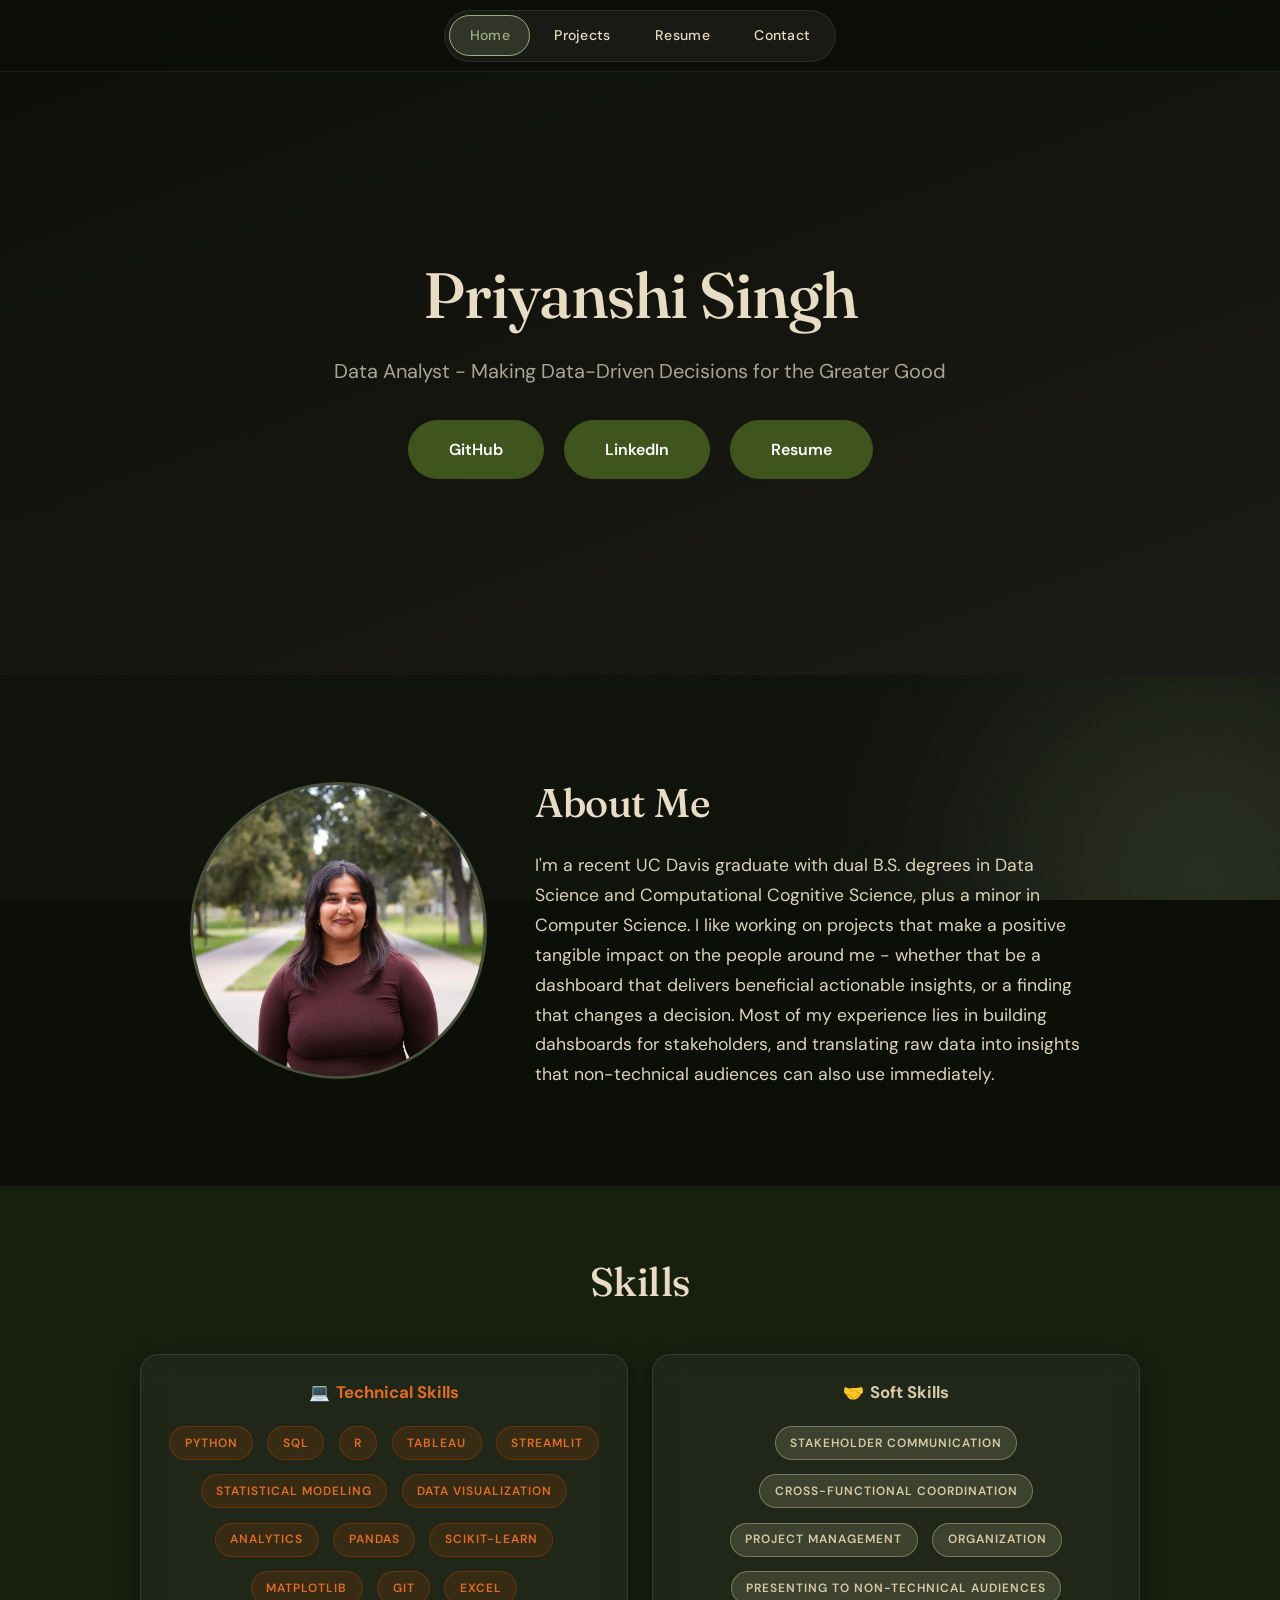
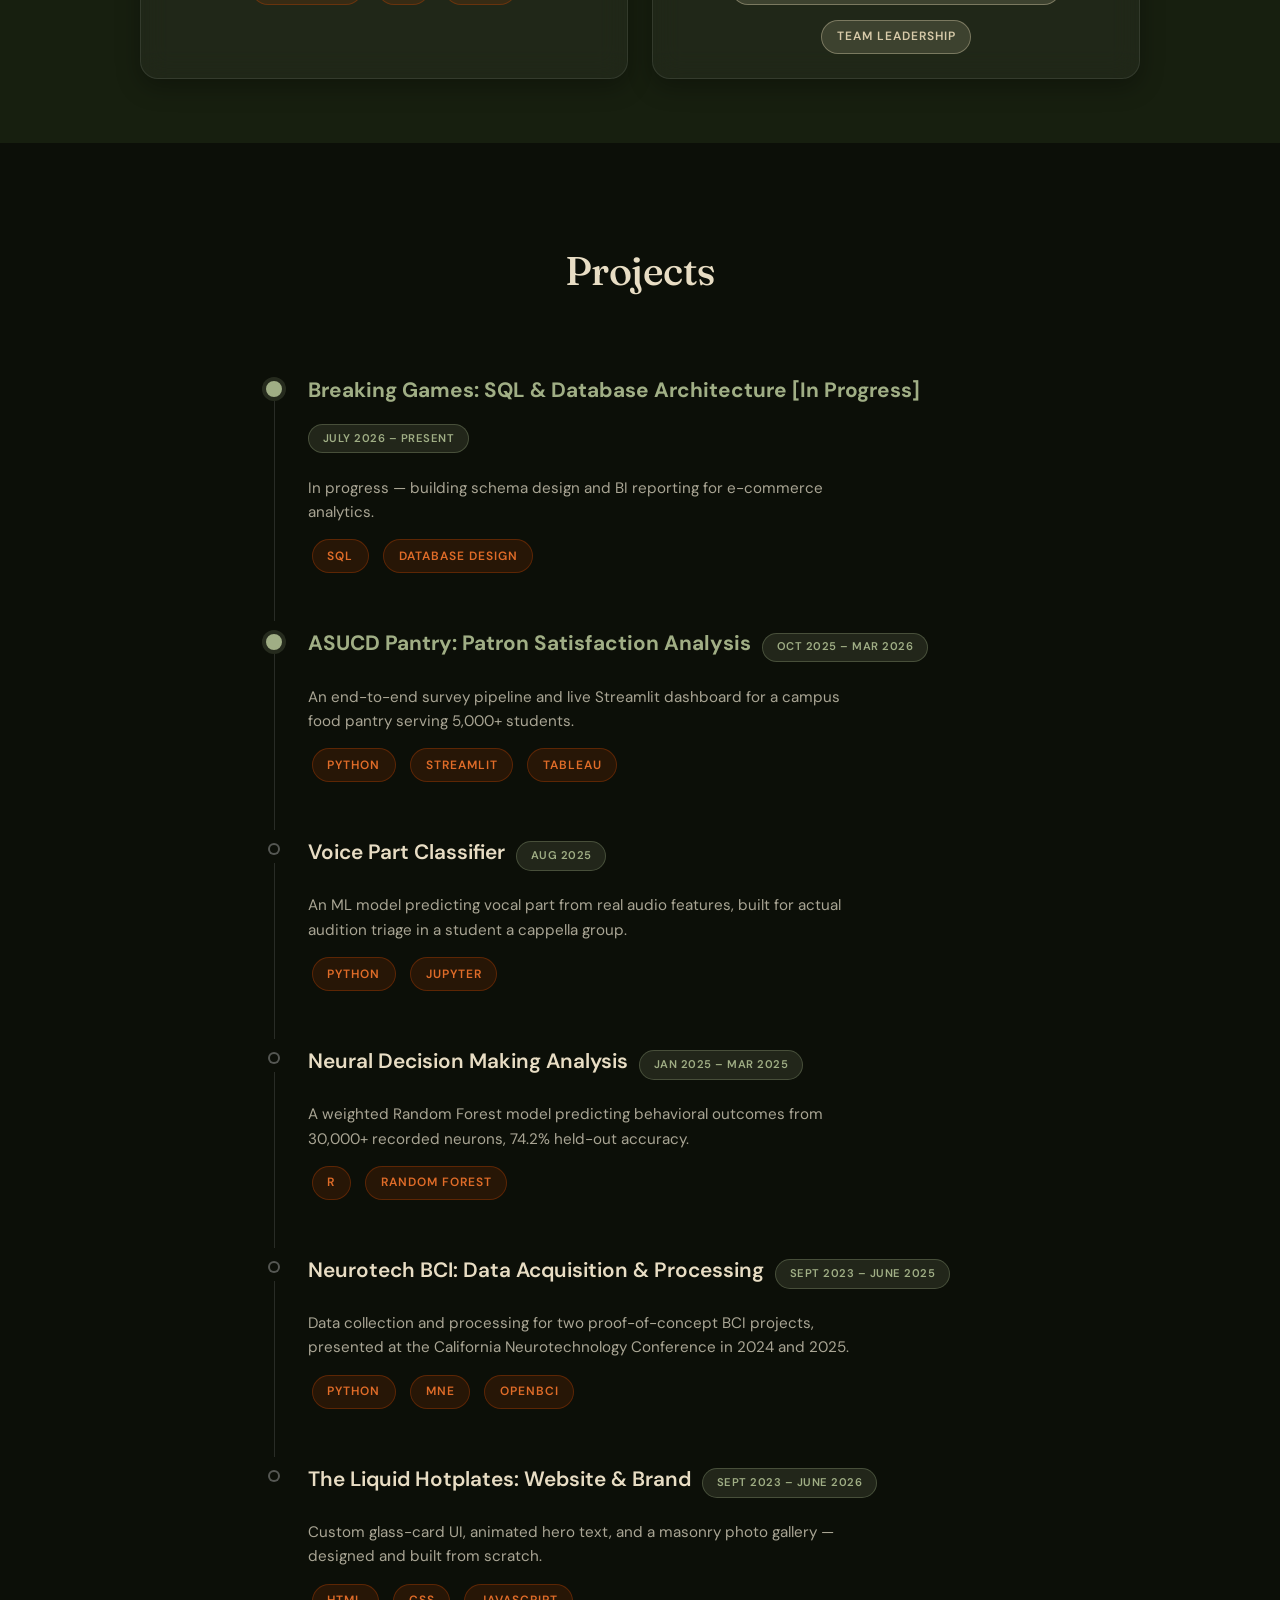
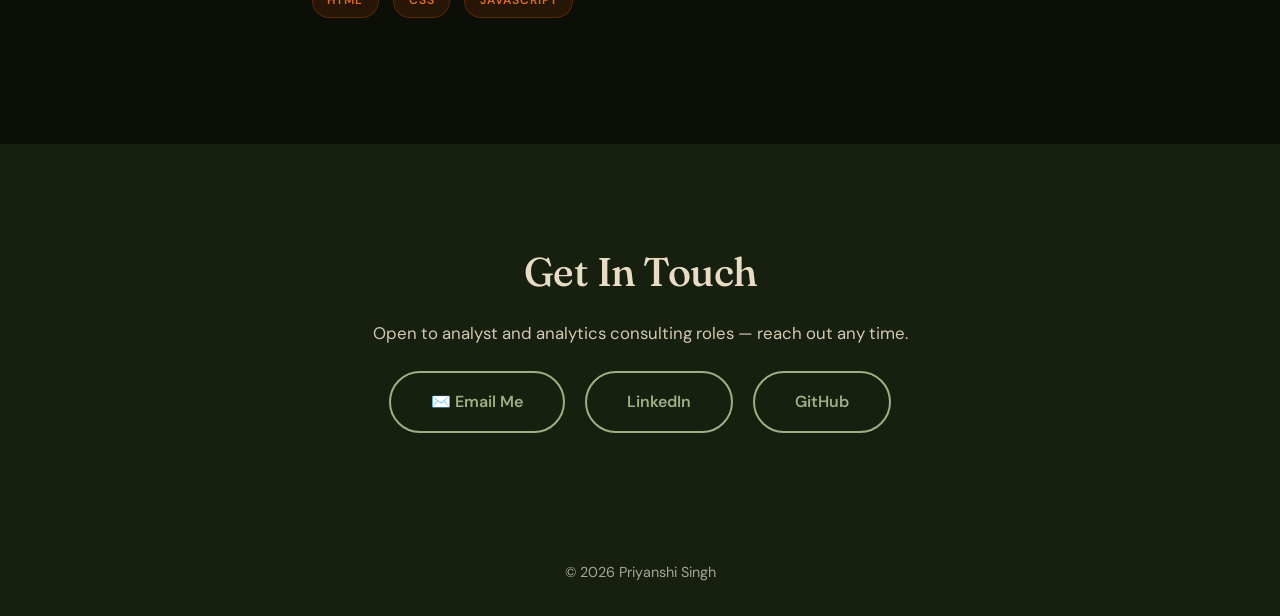
==== index.html @ 4a70beb4 "major updates" ====
<!DOCTYPE html>
<html lang="en">
<head>
  <meta charset="UTF-8">
  <meta name="viewport" content="width=device-width, initial-scale=1.0">
  <title>Priyanshi Singh - Data Analyst</title>
  <link rel="stylesheet" href="styles.css">
</head>
<body>

  <div class="page-aurora-bg small"><div class="aurora-noise"></div></div>

  <!-- Scroll fade-in animations -->
  <script>
    document.addEventListener('DOMContentLoaded', () => {
      const observer = new IntersectionObserver((entries) => {
        entries.forEach(entry => {
          if (entry.isIntersecting) entry.target.classList.add('visible');
        });
      }, { threshold: 0.1, rootMargin: '0px 0px -50px 0px' });

      document.querySelectorAll('.section, .info-flip-card, h2').forEach(el => {
        el.classList.add('fade-in');
        observer.observe(el);
      });
    });
  </script>
  <script src="js/reveal-text.js"></script>

  <!-- Navigation -->
  <nav class="navbar">
    <div class="nav-container">
      <div class="nav-pill">
        <ul class="nav-links">
          <li><a href="index.html" class="active">Home</a></li>
          <li><a href="#projects">Projects</a></li>
          <li><a href="resume.pdf" target="_blank">Resume</a></li>
          <li><a href="#contact">Contact</a></li>
        </ul>
      </div>
    </div>
  </nav>

  <!-- Hero -->
  <section class="hero">
    <div class="hero-content">
      <h1 class="reveal-text">Priyanshi Singh</h1>
      <p class="reveal-text">Data Analyst - Making Data-Driven Decisions for the Greater Good</p>
      <div class="social-links">
        <a href="https://github.com/priyanshisinghh" target="_blank" class="btn">GitHub</a>
        <a href="https://linkedin.com/in/priyanshisinghh" target="_blank" class="btn">LinkedIn</a>
        <a href="resume.pdf" target="_blank" class="btn">Resume</a>
      </div>
    </div>
  </section>

  <!-- About -->
  <section class="section">
    <div class="container">
      <div class="about-layout">
        <div class="about-photo-col">
          <img src="about-photo.jpeg" alt="Priyanshi Singh" class="about-photo">
        </div>
        <div class="about-text-col">
          <h2>About Me</h2>
          <p style="font-size: 1.1rem; line-height: 1.7; opacity: 0.95;">
            I'm a recent UC Davis graduate with dual B.S. degrees in Data Science and Computational
            Cognitive Science, plus a minor in Computer Science. 
            I like working on projects that make a positive tangible impact on the people around me - 
            whether that be a dashboard that delivers beneficial actionable insights, or a finding that changes a decision. 
            Most of my experience lies in building dahsboards for stakeholders, 
            and translating raw data into insights that non-technical audiences can also use immediately.
          </p>
        </div>
      </div>
    </div>
  </section>

  <!-- Skills -->
  <section class="section" style="background: var(--bg-soft); padding: 4rem 5%;">
    <div class="container">
      <h2 style="margin-bottom: 2.5rem;">Skills</h2>

      <div class="skills-grid">

        <div class="glass-card skill-card">
          <div class="skill-category-title" style="color: var(--accent-light);"><span class="skill-category-icon">💻</span>Technical Skills</div>
          <div class="badge-row">
            <span class="tech-badge">Python</span>
            <span class="tech-badge">SQL</span>
            <span class="tech-badge">R</span>
            <span class="tech-badge">Tableau</span>
            <span class="tech-badge">Streamlit</span>
            <span class="tech-badge">Statistical Modeling</span>
            <span class="tech-badge">Data Visualization</span>
            <span class="tech-badge">Analytics</span>
            <span class="tech-badge">pandas</span>
            <span class="tech-badge">scikit-learn</span>
            <span class="tech-badge">Matplotlib</span>
            <span class="tech-badge">Git</span>
            <span class="tech-badge">Excel</span>
          </div>
        </div>

        <div class="glass-card skill-card skill-card--cream">
          <div class="skill-category-title"><span class="skill-category-icon">🤝</span>Soft Skills</div>
          <div class="badge-row">
            <span class="skill-pill">Stakeholder Communication</span>
            <span class="skill-pill">Cross-Functional Coordination</span>
            <span class="skill-pill">Project Management</span>
            <span class="skill-pill">Organization</span>
            <span class="skill-pill">Presenting to Non-Technical Audiences</span>
            <span class="skill-pill">Team Leadership</span>
          </div>
        </div>

      </div>
    </div>
  </section>

  <!-- Projects -->
  <section class="section" id="projects">
    <div class="container">
      <h2 style="margin-bottom: 3rem;">Projects</h2>
      <div class="projects-timeline">

        <a href="projects/extern-breaking-games.html" class="timeline-item timeline-item--featured">
          <div class="timeline-marker"><div class="timeline-dot"></div></div>
          <div class="timeline-content">
            <div class="timeline-header-row">
              <!--<span class="timeline-icon">🗄️</span>-->
              <span class="timeline-event-title">Breaking Games: SQL & Database Architecture [In Progress]</span>
              <span class="project-date">July 2026 – Present</span>
            </div>
            <p class="timeline-event-blurb">In progress — building schema design and BI reporting for e-commerce analytics.</p>
            <div class="badge-row" style="justify-content: flex-start;">
              <span class="tech-badge">SQL</span>
              <span class="tech-badge">Database Design</span>
            </div>
          </div>
        </a>

        <a href="projects/asucd-pantry.html" class="timeline-item timeline-item--featured">
          <div class="timeline-marker"><div class="timeline-dot"></div></div>
          <div class="timeline-content">
            <div class="timeline-header-row">
              <!--<span class="timeline-icon">📊</span>-->
              <span class="timeline-event-title">ASUCD Pantry: Patron Satisfaction Analysis</span>
              <span class="project-date">Oct 2025 – Mar 2026</span>
            </div>
            <p class="timeline-event-blurb">An end-to-end survey pipeline and live Streamlit dashboard for a campus food pantry serving 5,000+ students.</p>
            <div class="badge-row" style="justify-content: flex-start;">
              <span class="tech-badge">Python</span>
              <span class="tech-badge">Streamlit</span>
              <span class="tech-badge">Tableau</span>
            </div>
          </div>
        </a>

        <a href="projects/voice-part-classifier.html" class="timeline-item">
          <div class="timeline-marker"><div class="timeline-dot"></div></div>
          <div class="timeline-content">
            <div class="timeline-header-row">
              <!--<span class="timeline-icon">🎤</span>-->
              <span class="timeline-event-title">Voice Part Classifier</span>
              <span class="project-date">Aug 2025</span>
            </div>
            <p class="timeline-event-blurb">An ML model predicting vocal part from real audio features, built for actual audition triage in a student a cappella group.</p>
            <div class="badge-row" style="justify-content: flex-start;">
              <span class="tech-badge">Python</span>
              <span class="tech-badge">Jupyter</span>
            </div>
          </div>
        </a>

        <a href="projects/neural-decision-making.html" class="timeline-item">
          <div class="timeline-marker"><div class="timeline-dot"></div></div>
          <div class="timeline-content">
            <div class="timeline-header-row">
              <!--<span class="timeline-icon">🧠</span>-->
              <span class="timeline-event-title">Neural Decision Making Analysis</span>
              <span class="project-date">Jan 2025 – Mar 2025</span>
            </div>
            <p class="timeline-event-blurb">A weighted Random Forest model predicting behavioral outcomes from 30,000+ recorded neurons, 74.2% held-out accuracy.</p>
            <div class="badge-row" style="justify-content: flex-start;">
              <span class="tech-badge">R</span>
              <span class="tech-badge">Random Forest</span>
            </div>
          </div>
        </a>

        <a href="projects/neurotech-bci.html" class="timeline-item">
          <div class="timeline-marker"><div class="timeline-dot"></div></div>
          <div class="timeline-content">
            <div class="timeline-header-row">
              <!--<span class="timeline-icon">🧬</span>-->
              <span class="timeline-event-title">Neurotech BCI: Data Acquisition & Processing</span>
              <span class="project-date">Sept 2023 – June 2025</span>
            </div>
            <p class="timeline-event-blurb">Data collection and processing for two proof-of-concept BCI projects, presented at the California Neurotechnology Conference in 2024 and 2025.</p>
            <div class="badge-row" style="justify-content: flex-start;">
              <span class="tech-badge">Python</span>
              <span class="tech-badge">MNE</span>
              <span class="tech-badge">OpenBCI</span>
            </div>
          </div>
        </a>

        <a href="projects/lhp-website.html" class="timeline-item">
          <div class="timeline-marker"><div class="timeline-dot"></div></div>
          <div class="timeline-content">
            <div class="timeline-header-row">
              <!--<span class="timeline-icon">🌐</span>-->
              <span class="timeline-event-title">The Liquid Hotplates: Website & Brand</span>
              <span class="project-date">Sept 2023 – June 2026</span>
            </div>
            <p class="timeline-event-blurb">Custom glass-card UI, animated hero text, and a masonry photo gallery — designed and built from scratch.</p>
            <div class="badge-row" style="justify-content: flex-start;">
              <span class="tech-badge">HTML</span>
              <span class="tech-badge">CSS</span>
              <span class="tech-badge">JavaScript</span>
            </div>
          </div>
        </a>

      </div>
    </div>
  </section>

  <!-- Contact -->
  <section class="section" id="contact" style="background: var(--bg-soft); text-align: center;">
    <div class="container" style="max-width: 700px; margin: 0 auto;">
      <h2>Get In Touch</h2>
      <p style="font-size: 1.05rem; opacity: 0.9; margin-bottom: 1.5rem;">
        Open to analyst and analytics consulting roles — reach out any time.
      </p>
      <div class="social-links">
        <a href="mailto:22singhpriyanshi@gmail.com" class="btn btn-outline">✉️ Email Me</a>
        <a href="https://linkedin.com/in/priyanshisinghh" target="_blank" class="btn btn-outline">LinkedIn</a>
        <a href="https://github.com/priyanshisinghh" target="_blank" class="btn btn-outline">GitHub</a>
      </div>
    </div>
  </section>

  <!-- Footer -->
  <footer>
    <p>&copy; 2026 Priyanshi Singh</p>
  </footer>

</body>
</html>
---- styles.css ----
/* ====================================================================
   PRIYANSHI SINGH — PORTFOLIO STYLES
   Dark theme: near-black background, dark green (#40541D) card fills that
   brighten into a lighter sage green (#A0AE85) on hover/flip. Burnt orange
   (#C24400) as the one sparing accent, for tech-stack badges. Adapted from
   the LHP glass-card design system (flip cards, pill nav, reveal-text anim).
   ==================================================================== */

/* ===== FONTS ===== */
@import url('https://api.fontshare.com/v2/css?f[]=general-sans@400,500,600,700&display=swap');
@import url('https://fonts.googleapis.com/css2?family=DM+Sans:ital,opsz,wght@0,9..40,100..1000;1,9..40,100..1000&display=swap');
@import url('https://fonts.googleapis.com/css2?family=Fraunces:ital,opsz,wght@0,9..144,300..700;1,9..144,300..700&display=swap');

/* ===== COLOR VARIABLES ===== */
:root {
  --primary: #40541D;        /* dark olive green — buttons, nav, links */
  --primary-light: #A0AE85;  /* lighter sage green — text/links/accents on dark bg, card-back hover fill */
  --primary-dark: #1F2A10;   /* deepest green — dark text sitting on light-green fills */
  --card-fill: #2B3319;      /* muted dark olive — card front fill, calmer than --primary */
  --accent: #C24400;         /* burnt red-orange — sparing use, tech badges */
  --accent-light: #E06C28;   /* lighter orange tint — badge text, legible on near-black */
  --gold: #C29B10;           /* gold/mustard — soft-skill badges only */

  --bg: #0C0F08;             /* near-black with a cool green cast — main background */
  --bg-soft: #171F0F;        /* slightly lighter dark green — alternating sections, footer */
  --text-light: #E8DDC4;     /* genuine cream — headings, body text (was near-white) */
  --text-muted: #A9A594;     /* muted warm gray — secondary text */
  --cream: #D8CBAA;          /* warm parchment/cream — Soft Skills category only */
  --white: #FFFFFF;
  --border-soft: rgba(255, 255, 255, 0.08);
}

/* ===== GLOBAL RESET ===== */
* {
  margin: 0;
  padding: 0;
  box-sizing: border-box;
}

body {
  font-family: 'DM Sans', 'General Sans', sans-serif;
  background-color: var(--bg);
  color: var(--text-light);
  line-height: 1.6;
}

a { color: inherit; }

/* ====================================================================
   NAVIGATION BAR
   ==================================================================== */

.navbar {
  position: fixed;
  top: 0;
  width: 100%;
  background: rgba(12, 15, 8, 0.85);
  backdrop-filter: blur(10px);
  z-index: 1000;
  border-bottom: 1px solid var(--border-soft);
  padding: 0.6rem 0;
}

.nav-container {
  max-width: 1200px;
  margin: 0 auto;
  padding: 0 5%;
  display: grid;
  grid-template-columns: minmax(0, 1fr) auto minmax(0, 1fr);
  align-items: center;
}

.nav-left {
  grid-column: 1;
  display: flex;
  align-items: center;
  gap: 0.8rem;
  min-width: 0;
}

.site-name {
  font-size: 1.15rem;
  font-weight: 700;
  color: var(--primary-light);
  letter-spacing: -0.5px;
  white-space: nowrap;
  overflow: hidden;
  text-overflow: ellipsis;
  min-width: 0;
  text-decoration: none;
}

.nav-pill {
  grid-column: 2;
  justify-self: center;
}

.nav-links {
  list-style: none;
  display: flex;
  gap: 0.25rem;
  align-items: center;
  background: rgba(255, 255, 255, 0.05);
  border: 1px solid var(--border-soft);
  border-radius: 50px;
  padding: 0.3rem;
}

.nav-links a {
  display: inline-block;
  color: var(--text-light);
  text-decoration: none;
  font-weight: 500;
  font-size: 0.88rem;
  letter-spacing: 0.3px;
  padding: 0.5rem 1.2rem;
  border-radius: 50px;
  border: 1px solid transparent;
  transition: background 0.25s ease, border-color 0.25s ease, color 0.25s ease;
}

.nav-links a:hover,
.nav-links a.active {
  background: rgba(160, 174, 133, 0.18);
  border-color: var(--primary-light);
  color: var(--primary-light);
}

/* ====================================================================
   TYPOGRAPHY
   ==================================================================== */

h1, h2 {
  font-family: 'Fraunces', serif;
}

h3 {
  font-family: 'DM Sans', 'General Sans', sans-serif;
}

h1 {
  font-size: 4rem;
  font-weight: 500;
  line-height: 1.1;
  letter-spacing: -1px;
  color: var(--text-light);
}

h2 {
  font-size: 2.5rem;
  font-weight: 500;
  color: var(--text-light);
  margin-bottom: 1rem;
  text-align: center;
  letter-spacing: -0.5px;
}

h3 {
  font-size: 1.5rem;
  font-weight: 600;
  color: var(--text-light);
  letter-spacing: -0.3px;
}

/* Italic accent — for a single word or phrase set apart within a heading,
   e.g. <h1>Data Analyst & <em>Storyteller</em></h1> */
em {
  font-family: 'Fraunces', serif;
  font-style: italic;
  font-weight: 400;
  color: var(--primary-light);
}

/* ====================================================================
   LAYOUT & SECTIONS
   ==================================================================== */

.container {
  max-width: 1200px;
  margin: 0 auto;
  padding: 0 5%;
}

.section {
  padding: 6rem 0;
}

.section-intro {
  max-width: 700px;
  margin: 0 auto 3rem;
  text-align: center;
  font-size: 1.1rem;
  color: var(--text-muted);
  line-height: 1.5;
}

/* ====================================================================
   HERO
   ==================================================================== */

.hero {
  min-height: 75vh;
  display: flex;
  align-items: center;
  justify-content: center;
  text-align: center;
  padding: 8rem 5% 4rem;
  background: linear-gradient(160deg, var(--bg) 0%, #1C1A16 100%);
  position: relative;
  overflow: hidden;
}

.hero-content {
  position: relative;
  z-index: 2;
  max-width: 900px;
}

.hero h1 {
  margin-bottom: 1.5rem;
  font-size: 4rem;
  white-space: nowrap;
}

.hero p {
  font-size: 1.25rem;
  margin-bottom: 2rem;
  line-height: 1.7;
  color: var(--text-muted);
}

/* Letter-by-letter reveal animation */
.reveal-text .letter {
  display: inline-block;
  opacity: 0;
  transform: translateY(30px);
  animation: letter-reveal 0.6s cubic-bezier(0.22, 1, 0.36, 1) forwards;
  animation-delay: var(--letter-delay, 0s);
}

@keyframes letter-reveal {
  to { opacity: 1; transform: translateY(0); }
}

.hero p.reveal-text .letter {
  animation-name: letter-reveal-tagline;
}

@keyframes letter-reveal-tagline {
  to { opacity: 0.95; transform: translateY(0); }
}

.social-links {
  display: flex;
  gap: 1.25rem;
  justify-content: center;
  flex-wrap: wrap;
  margin-top: 1.5rem;
}

/* ====================================================================
   BUTTONS
   Default: dark green fill, white text. Hover: brightens to the lighter
   sage green with dark text — the "highlight into the green" effect,
   readable both directions since it flips fill AND text color together.
   ==================================================================== */

.btn {
  display: inline-block;
  padding: 1rem 2.5rem;
  background-color: var(--primary);
  color: var(--white);
  text-decoration: none;
  font-weight: 600;
  border-radius: 50px;
  transition: all 0.3s ease;
  border: 1px solid var(--primary);
  cursor: pointer;
  font-size: 1rem;
}

.btn:hover {
  background-color: var(--primary-light);
  border-color: var(--primary-light);
  color: var(--primary-dark);
  transform: translateY(-3px);
  box-shadow: 0 12px 28px rgba(160, 174, 133, 0.35);
}

.btn-outline {
  background-color: transparent;
  border: 2px solid var(--primary-light);
  color: var(--primary-light);
}

.btn-outline:hover {
  background-color: var(--primary);
  border-color: var(--primary);
  color: var(--white);
}

.btn-small {
  display: inline-block;
  padding: 0.75rem 1.75rem;
  background-color: var(--primary-dark);
  color: var(--primary-light);
  text-decoration: none;
  font-weight: 600;
  border-radius: 50px;
  transition: all 0.3s;
  font-size: 0.9rem;
}

.btn-small:hover {
  background-color: var(--primary-light);
  color: var(--primary-dark);
  transform: translateY(-2px);
}

.back-link {
  display: inline-block;
  color: var(--text-muted);
  font-size: 0.85rem;
  text-decoration: none;
  margin-bottom: 1.5rem;
  transition: color 0.2s ease;
}

.back-link:hover {
  color: var(--primary-light);
}

/* ====================================================================
   PROJECT / INFO FLIP CARDS
   Front: dark green (--primary), white text. Flips on hover to the
   lighter brand green (--primary-light) on the back, with dark text for
   contrast against that lighter fill.
   ==================================================================== */

.info-flip-grid {
  display: grid;
  grid-template-columns: repeat(auto-fit, minmax(300px, 1fr));
  gap: 2rem;
  max-width: 1100px;
  margin: 0 auto;
}

.info-flip-card {
  background-color: transparent;
  height: 340px;
  perspective: 1000px;
}

.info-flip-inner {
  position: relative;
  width: 100%;
  height: 100%;
  text-align: center;
  transition: transform 0.6s;
  transform-style: preserve-3d;
}

.info-flip-card:hover .info-flip-inner {
  transform: rotateY(180deg);
}

.info-flip-front,
.info-flip-back {
  position: absolute;
  width: 100%;
  height: 100%;
  -webkit-backface-visibility: hidden;
  backface-visibility: hidden;
  border-radius: 18px;
  display: flex;
  flex-direction: column;
  justify-content: center;
  align-items: center;
  padding: 2rem;
}

.info-flip-front {
  background: var(--bg-soft);
  border: 1px solid rgba(255, 255, 255, 0.08);
  box-shadow: 0 8px 24px rgba(0, 0, 0, 0.4);
}

.info-flip-back {
  background: var(--primary-light);
  border: 1px solid rgba(255, 255, 255, 0.1);
  transform: rotateY(180deg);
  box-shadow: 0 8px 24px rgba(0, 0, 0, 0.4);
}

.info-flip-front .feature-icon {
  font-size: 3rem;
  margin-bottom: 1rem;
}

.project-date {
  display: inline-block;
  font-size: 0.7rem;
  font-weight: 600;
  letter-spacing: 0.5px;
  text-transform: uppercase;
  color: var(--primary-light);
  background: rgba(160, 174, 133, 0.15);
  border: 1px solid rgba(160, 174, 133, 0.3);
  padding: 0.3rem 0.85rem;
  border-radius: 20px;
  margin-top: 0.4rem;
  margin-bottom: 0.9rem;
}

.info-flip-front h3 {
  color: var(--white);
}

.info-flip-back h3 {
  color: var(--primary-dark);
}

.info-flip-front h3,
.info-flip-back h3 {
  font-size: 1.4rem;
  margin-bottom: 0.75rem;
}

.info-flip-front p {
  color: rgba(255, 255, 255, 0.85);
}

.info-flip-back p {
  color: rgba(31, 42, 16, 0.85); /* primary-dark at partial opacity, readable on the light-green back */
}

.info-flip-front p,
.info-flip-back p {
  line-height: 1.6;
  margin-bottom: 1.25rem;
  font-size: 0.95rem;
}

/* Card-front tech badges: tighter and clipped so nothing spills past the
   rounded card edges, since a card's content box can be as narrow as
   ~236px (300px min card width minus 2rem padding on each side). */
.info-flip-front,
.info-flip-back {
  overflow: hidden;
}

.info-flip-front .badge-row {
  width: 100%;
  gap: 0.3rem;
}

.info-flip-front .tech-badge {
  font-size: 0.65rem;
  padding: 0.32rem 0.65rem;
  margin: 0.15rem;
  color: var(--accent-light);
  background: rgba(194, 68, 0, 0.22);
  border-color: rgba(224, 108, 40, 0.4);
}

/* ====================================================================
   BADGES
   ==================================================================== */

.skill-badge {
  display: inline-flex;
  align-items: center;
  font-size: 0.8rem;
  font-weight: 600;
  color: var(--gold);
  background: rgba(194, 155, 16, 0.15);
  border: 1px solid rgba(194, 155, 16, 0.3);
  padding: 0.45rem 1rem;
  border-radius: 20px;
  margin: 0.25rem;
}

.tech-badge {
  display: inline-flex;
  align-items: center;
  font-size: 0.75rem;
  font-weight: 600;
  text-transform: uppercase;
  letter-spacing: 1px;
  color: var(--accent-light);
  background: rgba(194, 68, 0, 0.15);
  border: 1px solid rgba(194, 68, 0, 0.35);
  padding: 0.4rem 0.9rem;
  border-radius: 20px;
  margin: 0.25rem;
}

.badge-row {
  display: flex;
  flex-wrap: wrap;
  justify-content: center;
  gap: 0.4rem;
}

/* ====================================================================
   AURORA BACKGROUND ACCENT
   ==================================================================== */

.page-aurora-bg {
  position: fixed;
  inset: 0;
  z-index: -1;
  overflow: hidden;
  pointer-events: none;
}

.page-aurora-bg::before,
.page-aurora-bg::after {
  content: '';
  position: absolute;
  width: 55vw;
  height: 55vw;
  border-radius: 50%;
  filter: blur(120px);
  opacity: 0.25;
}

.page-aurora-bg::before {
  background: var(--primary);
  top: -15%;
  left: -10%;
  animation: aurora-drift-a 20s ease-in-out infinite alternate;
}

.page-aurora-bg::after {
  background: var(--primary-light);
  bottom: -20%;
  right: -10%;
  animation: aurora-drift-b 24s ease-in-out infinite alternate;
}

.page-aurora-bg.small::before,
.page-aurora-bg.small::after {
  width: 32vw;
  height: 32vw;
  opacity: 0.2;
}

.aurora-blob-orange {
  position: absolute;
  width: 36vw;
  height: 36vw;
  border-radius: 50%;
  filter: blur(120px);
  opacity: 0.18;
  background: var(--accent);
  top: 30%;
  left: 35%;
  animation: aurora-drift-c 26s ease-in-out infinite alternate;
}

.aurora-noise {
  position: absolute;
  inset: 0;
  z-index: 1;
  opacity: 0.05;
  mix-blend-mode: overlay;
  background-image: url("data:image/svg+xml,%3Csvg xmlns='http://www.w3.org/2000/svg' width='120' height='120'%3E%3Cfilter id='n'%3E%3CfeTurbulence type='fractalNoise' baseFrequency='0.85' numOctaves='3' stitchTiles='stitch'/%3E%3C/filter%3E%3Crect width='100%25' height='100%25' filter='url(%23n)'/%3E%3C/svg%3E");
}

@keyframes aurora-drift-a {
  to { transform: translate(8%, 8%) scale(1.15); }
}

@keyframes aurora-drift-b {
  to { transform: translate(-8%, -8%) scale(1.2); }
}

@keyframes aurora-drift-c {
  to { transform: translate(-10%, 12%) scale(1.12); }
}

/* ====================================================================
   GLASS CARD
   Frosted/translucent card style — used for skill category groupings.
   Prefer this over a solid fill wherever a card doesn't need to carry a
   big brand-color block (like the timeline dots/badges already do).
   ==================================================================== */

.glass-card {
  background: rgba(255, 255, 255, 0.04);
  backdrop-filter: blur(14px);
  -webkit-backdrop-filter: blur(14px);
  border: 1px solid rgba(255, 255, 255, 0.09);
  border-radius: 18px;
  padding: 1.5rem 1.5rem 1.25rem;
  box-shadow: 0 8px 24px rgba(0, 0, 0, 0.3);
  text-align: left;
}

.skills-grid {
  display: grid;
  grid-template-columns: repeat(auto-fit, minmax(230px, 1fr));
  gap: 1.5rem;
  max-width: 1000px;
  margin: 0 auto;
}

.skill-category-title {
  font-family: 'DM Sans', 'General Sans', sans-serif;
  font-size: 1.05rem;
  font-weight: 700;
  color: var(--text-light);
  margin-bottom: 1rem;
}

.skill-category-title .skill-category-icon {
  margin-right: 0.4rem;
}

/* Color-coded skill category cards — set --cat-color on the card, then
   the title and pills inside pick it up automatically. */
.skill-card--cream { --cat-color: var(--cream); }

.skill-card {
  text-align: center;
}

.skill-card .badge-row {
  justify-content: center;
}

.skill-card .skill-category-title {
  color: var(--cat-color);
}

.skill-pill {
  display: inline-flex;
  align-items: center;
  font-size: 0.75rem;
  font-weight: 600;
  text-transform: uppercase;
  letter-spacing: 1px;
  color: var(--cat-color);
  background: color-mix(in srgb, var(--cat-color) 16%, transparent);
  border: 1px solid color-mix(in srgb, var(--cat-color) 40%, transparent);
  padding: 0.4rem 0.9rem;
  border-radius: 20px;
  margin: 0.25rem;
}

/* ====================================================================
   PROJECTS TIMELINE
   Ported from the LHP Events page pattern: a vertical line of clickable
   entries instead of a card grid. Each .timeline-item is a full <a> link
   to that project's page.
   ==================================================================== */

.projects-timeline {
  max-width: 760px;
  margin: 0 auto;
}

.timeline-item {
  display: flex;
  gap: 1.25rem;
  position: relative;
  text-decoration: none;
  color: inherit;
  border-radius: 14px;
  padding: 1.4rem 1rem 1.4rem 0.5rem;
  margin: 0 -0.5rem;
  transition: background 0.25s ease;
}

.timeline-item:hover {
  background: rgba(160, 174, 133, 0.08);
}

.timeline-marker {
  position: relative;
  flex-shrink: 0;
  width: 1.75rem;
  display: flex;
  justify-content: center;
  padding-top: 0.5rem;
}

.timeline-marker::after {
  content: '';
  position: absolute;
  top: 1.75rem;
  bottom: -2.5rem;
  left: 50%;
  width: 1px;
  background: rgba(255, 255, 255, 0.12);
}

.timeline-item:last-child .timeline-marker::after {
  display: none;
}

.timeline-dot {
  width: 12px;
  height: 12px;
  border-radius: 50%;
  background: var(--bg);
  border: 2px solid rgba(255, 255, 255, 0.3);
  position: relative;
  z-index: 1;
  transition: border-color 0.2s ease, background 0.2s ease;
}

.timeline-item:hover .timeline-dot {
  border-color: var(--primary-light);
  background: var(--primary-light);
}

/* Featured projects: a permanently-filled dot + brighter bold title, so the
   most relevant work stands out without breaking chronological order. */
.timeline-item--featured .timeline-dot {
  width: 16px;
  height: 16px;
  background: var(--primary-light);
  border-color: var(--primary-light);
  box-shadow: 0 0 0 4px rgba(160, 174, 133, 0.18);
}

.timeline-item--featured .timeline-event-title {
  color: var(--primary-light);
  font-weight: 700;
}

.timeline-content {
  flex-grow: 1;
  padding-bottom: 0.25rem;
}

.timeline-header-row {
  display: flex;
  align-items: baseline;
  gap: 0.7rem;
  flex-wrap: wrap;
  margin-bottom: 0.5rem;
}

.timeline-icon {
  font-size: 1.3rem;
}

.timeline-event-title {
  font-family: 'DM Sans', 'General Sans', sans-serif;
  font-size: 1.3rem;
  font-weight: 600;
  color: var(--text-light);
  transition: color 0.2s ease;
}

.timeline-item:hover .timeline-event-title {
  color: var(--primary-light);
}

.timeline-event-blurb {
  font-size: 0.95rem;
  color: var(--text-muted);
  line-height: 1.6;
  margin-bottom: 0.7rem;
  max-width: 560px;
}

/* ====================================================================
   ABOUT LAYOUT — photo (1/3) + text (2/3), side by side
   ==================================================================== */

.about-layout {
  display: flex;
  align-items: center;
  gap: 3rem;
  text-align: left;
  max-width: 900px;
  margin: 0 auto;
}

.about-photo-col {
  flex: 0 0 33%;
  max-width: 33%;
}

.about-photo {
  display: block;
  width: 100%;
  aspect-ratio: 1 / 1;
  object-fit: cover;
  border-radius: 50%;
  border: 3px solid rgba(160, 174, 133, 0.4);
}

.about-text-col {
  flex: 1;
}

.about-text-col h2 {
  text-align: left;
}

@media (max-width: 700px) {
  .about-layout {
    flex-direction: column;
    text-align: center;
  }

  .about-photo-col {
    flex: 0 0 auto;
    max-width: 200px;
    margin: 0 auto;
  }

  .about-text-col h2 {
    text-align: center;
  }
}



/* ====================================================================
   TETRIS / MASONRY GALLERY (project screenshots)
   ==================================================================== */

.tetris-gallery {
  columns: 2 380px;
  column-gap: 1rem;
}

.tetris-gallery img {
  width: 100%;
  display: block;
  border-radius: 12px;
  margin-bottom: 1rem;
  break-inside: avoid;
  cursor: pointer;
  transition: transform 0.3s ease, box-shadow 0.3s ease;
  box-shadow: 0 4px 16px rgba(0, 0, 0, 0.35);
}

.tetris-gallery img:hover {
  transform: scale(1.02);
  box-shadow: 0 10px 30px rgba(160, 174, 133, 0.4);
}

@media (max-width: 600px) {
  .tetris-gallery { columns: 2 160px; }
}

/* ====================================================================
   SCROLL ANIMATIONS
   ==================================================================== */

.fade-in {
  opacity: 0;
  transform: translateY(30px);
  transition: opacity 0.8s ease-out, transform 0.8s ease-out;
}

.fade-in.visible {
  opacity: 1;
  transform: translateY(0);
}

/* ====================================================================
   FOOTER
   ==================================================================== */

footer {
  background-color: var(--bg-soft);
  text-align: center;
  padding: 2rem;
  margin-top: 4rem;
  border-top: 1px solid var(--border-soft);
}

/* Contact and footer share the same background — closing the gap between
   them lets them read as one continuous block instead of two separate
   sections with a seam. */
#contact + footer {
  margin-top: 0;
  border-top: none;
}

footer p {
  color: var(--text-muted);
  font-size: 0.9rem;
}

/* ====================================================================
   RESPONSIVE
   ==================================================================== */

@media (max-width: 768px) {
  .nav-container {
    grid-template-columns: 1fr;
    row-gap: 0.75rem;
    padding: 0 4%;
  }

  .nav-left {
    grid-column: 1;
    justify-self: center;
  }

  .nav-pill {
    grid-column: 1;
    justify-self: stretch;
    width: 100%;
    min-width: 0;
  }

  .nav-links {
    gap: 0;
    justify-content: center;
    overflow-x: auto;
    -webkit-overflow-scrolling: touch;
    scrollbar-width: none;
  }

  .nav-links::-webkit-scrollbar { display: none; }

  .nav-links a {
    padding: 0.55rem 0.9rem;
    font-size: 0.8rem;
    white-space: nowrap;
  }

  h1 { font-size: 2.5rem; }
  h2 { font-size: 2rem; }

  .hero h1 { white-space: normal; }

  .info-flip-grid { grid-template-columns: 1fr; }
}
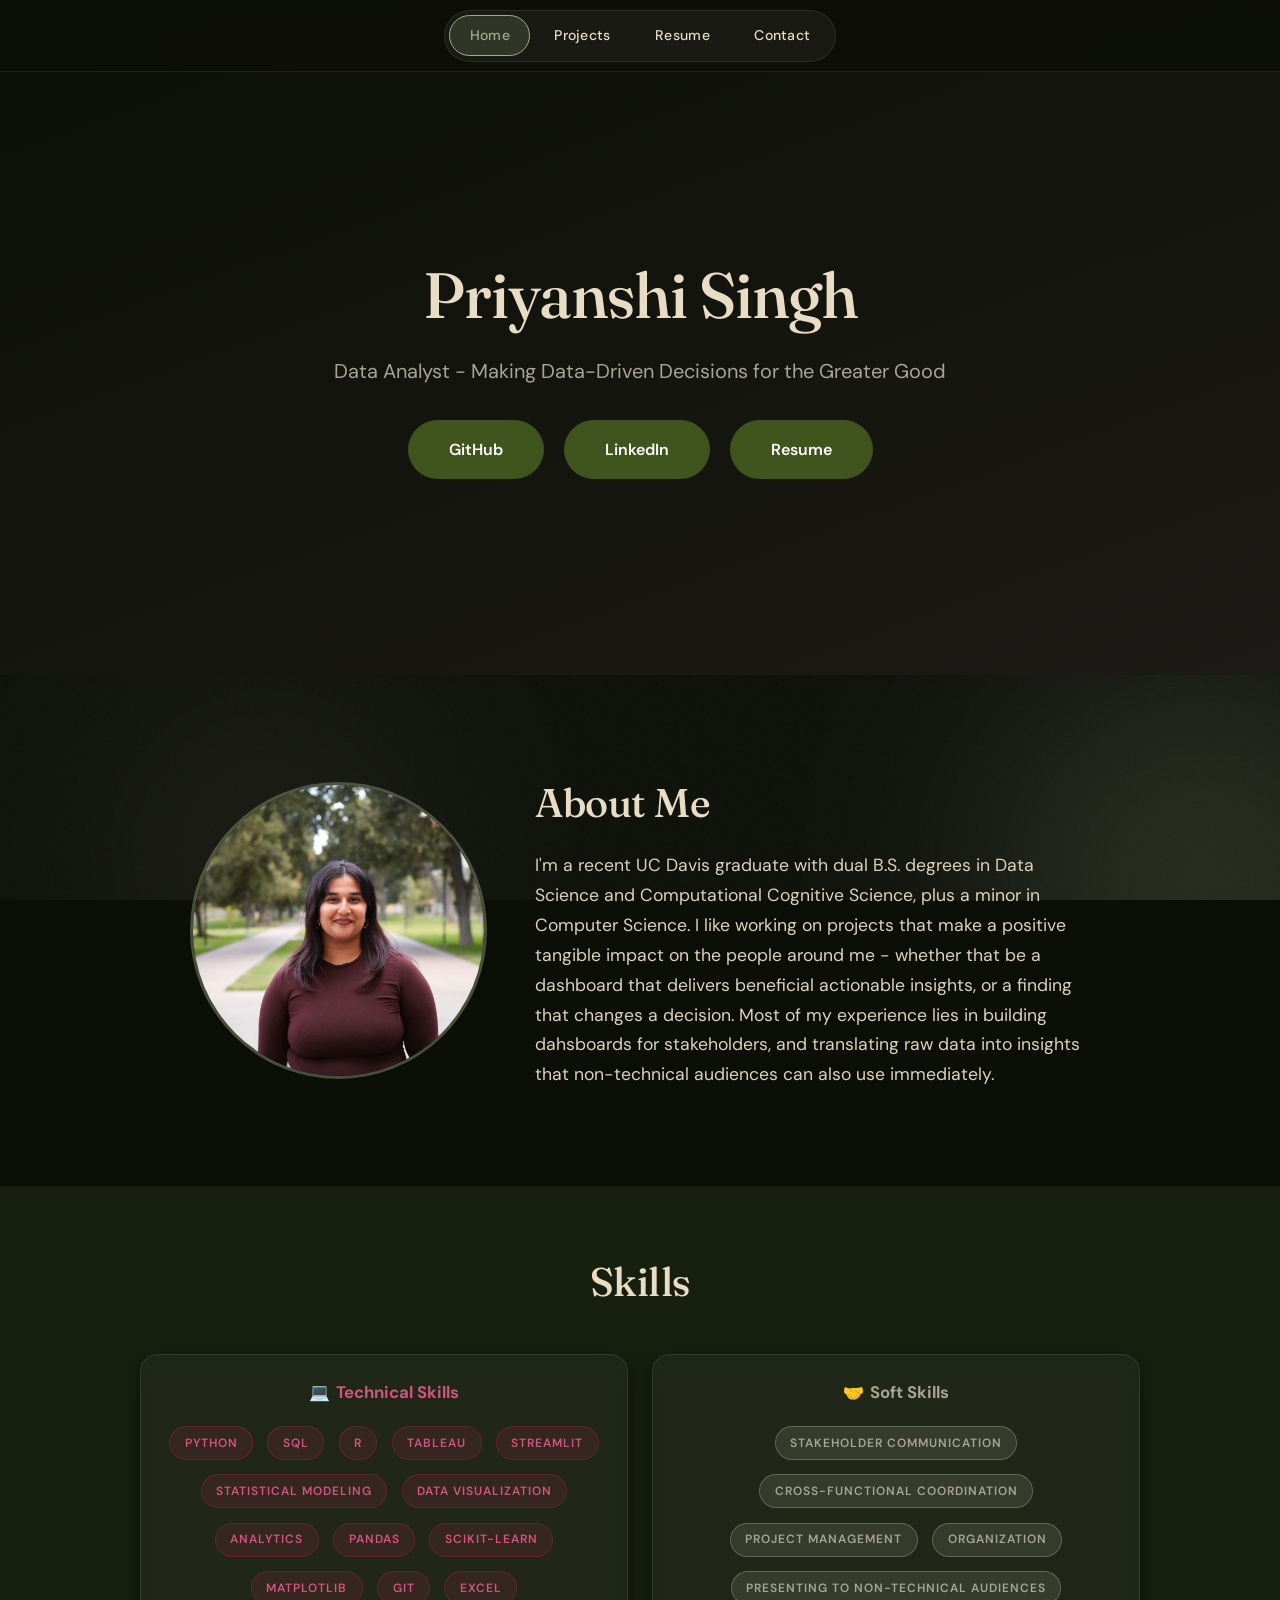
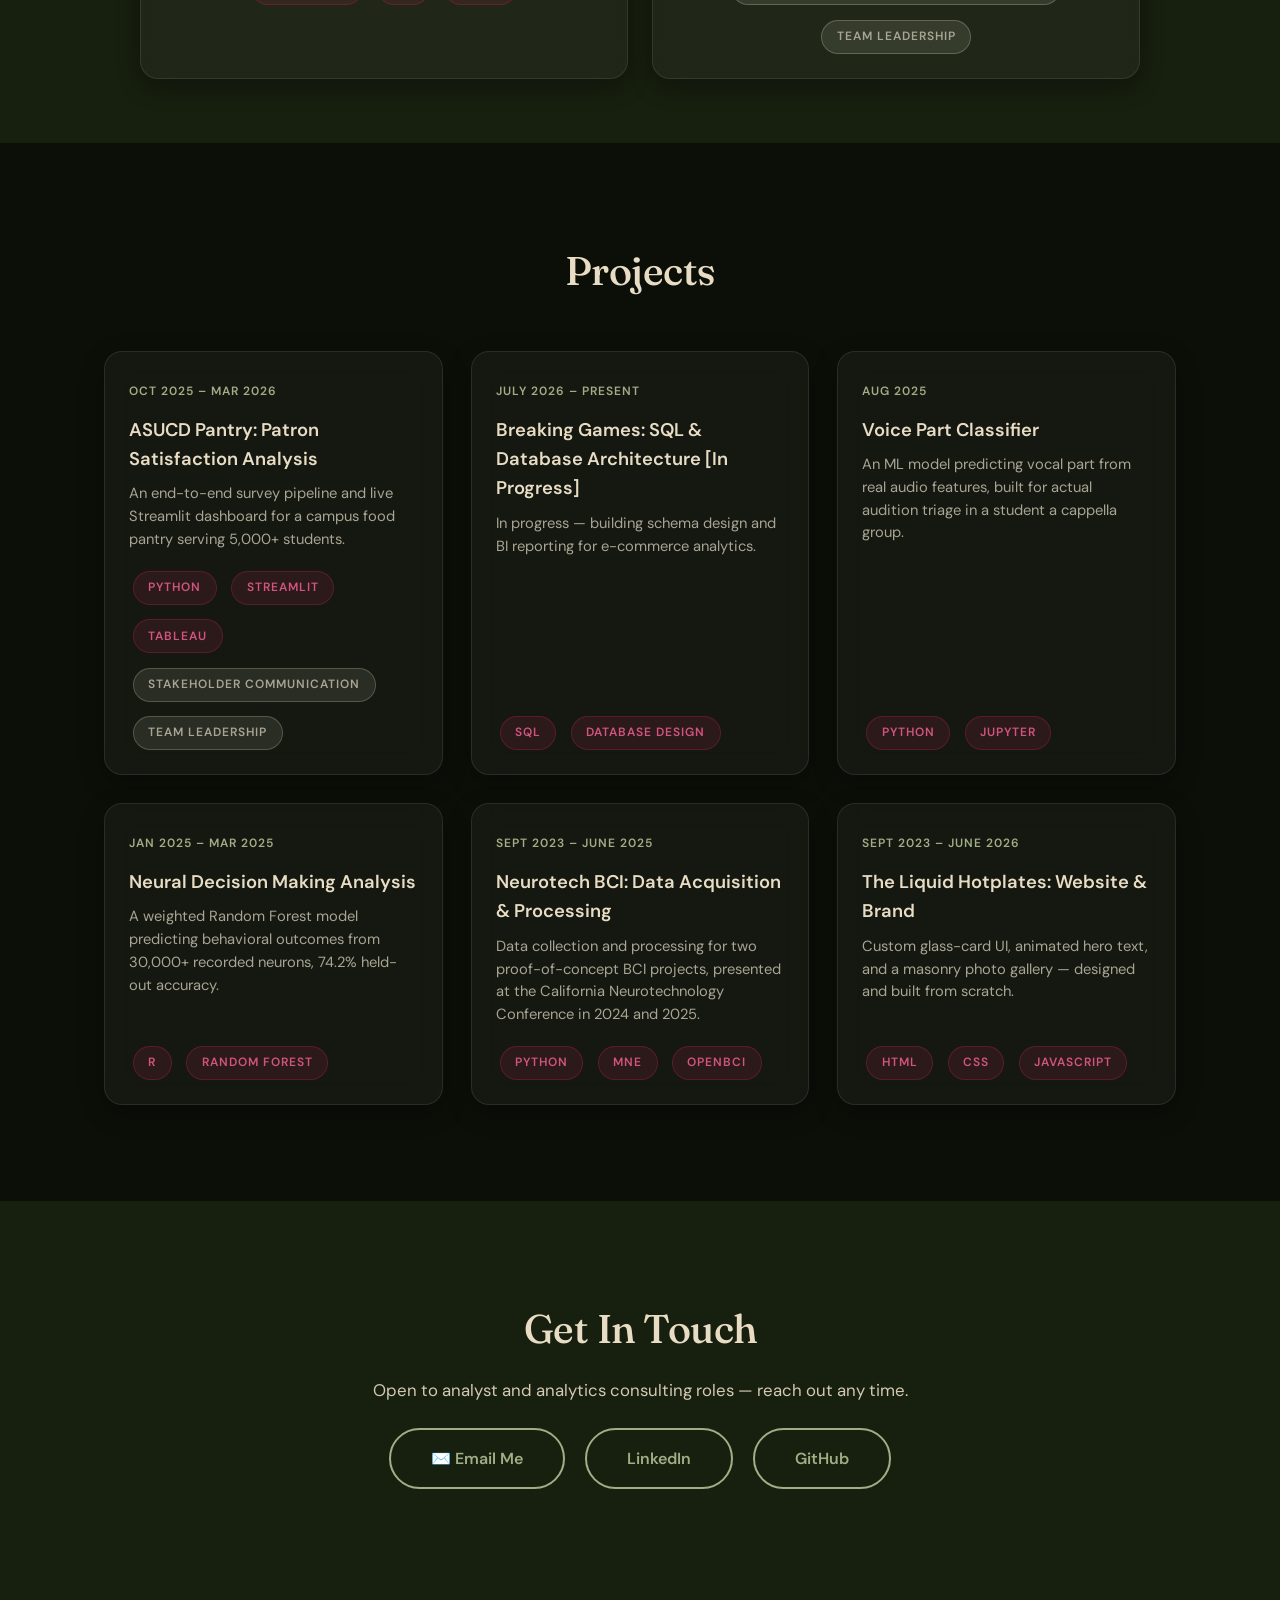
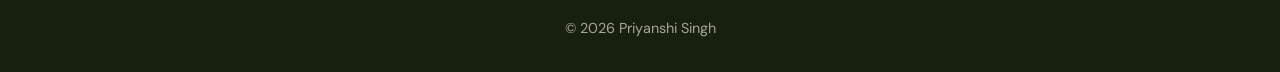
==== commit a78a7112: "major updates" ====
--- a/index.html
+++ b/index.html
@@ -8,7 +8,7 @@
 </head>
 <body>
 
-  <div class="page-aurora-bg small"><div class="aurora-noise"></div></div>
+  <div class="page-aurora-bg small"><div class="aurora-noise"></div><div class="aurora-blob-cream"></div></div>
 
   <!-- Scroll fade-in animations -->
   <script>
@@ -102,7 +102,7 @@
           </div>
         </div>
 
-        <div class="glass-card skill-card skill-card--cream">
+        <div class="glass-card skill-card skill-card--rose">
           <div class="skill-category-title"><span class="skill-category-icon">🤝</span>Soft Skills</div>
           <div class="badge-row">
             <span class="skill-pill">Stakeholder Communication</span>
@@ -122,104 +122,70 @@
   <section class="section" id="projects">
     <div class="container">
       <h2 style="margin-bottom: 3rem;">Projects</h2>
-      <div class="projects-timeline">
-
-        <a href="projects/extern-breaking-games.html" class="timeline-item timeline-item--featured">
-          <div class="timeline-marker"><div class="timeline-dot"></div></div>
-          <div class="timeline-content">
-            <div class="timeline-header-row">
-              <!--<span class="timeline-icon">🗄️</span>-->
-              <span class="timeline-event-title">Breaking Games: SQL & Database Architecture [In Progress]</span>
-              <span class="project-date">July 2026 – Present</span>
-            </div>
-            <p class="timeline-event-blurb">In progress — building schema design and BI reporting for e-commerce analytics.</p>
-            <div class="badge-row" style="justify-content: flex-start;">
-              <span class="tech-badge">SQL</span>
-              <span class="tech-badge">Database Design</span>
-            </div>
-          </div>
-        </a>
-
-        <a href="projects/asucd-pantry.html" class="timeline-item timeline-item--featured">
-          <div class="timeline-marker"><div class="timeline-dot"></div></div>
-          <div class="timeline-content">
-            <div class="timeline-header-row">
-              <!--<span class="timeline-icon">📊</span>-->
-              <span class="timeline-event-title">ASUCD Pantry: Patron Satisfaction Analysis</span>
-              <span class="project-date">Oct 2025 – Mar 2026</span>
-            </div>
-            <p class="timeline-event-blurb">An end-to-end survey pipeline and live Streamlit dashboard for a campus food pantry serving 5,000+ students.</p>
-            <div class="badge-row" style="justify-content: flex-start;">
-              <span class="tech-badge">Python</span>
-              <span class="tech-badge">Streamlit</span>
-              <span class="tech-badge">Tableau</span>
-            </div>
-          </div>
-        </a>
-
-        <a href="projects/voice-part-classifier.html" class="timeline-item">
-          <div class="timeline-marker"><div class="timeline-dot"></div></div>
-          <div class="timeline-content">
-            <div class="timeline-header-row">
-              <!--<span class="timeline-icon">🎤</span>-->
-              <span class="timeline-event-title">Voice Part Classifier</span>
-              <span class="project-date">Aug 2025</span>
-            </div>
-            <p class="timeline-event-blurb">An ML model predicting vocal part from real audio features, built for actual audition triage in a student a cappella group.</p>
-            <div class="badge-row" style="justify-content: flex-start;">
-              <span class="tech-badge">Python</span>
-              <span class="tech-badge">Jupyter</span>
-            </div>
-          </div>
-        </a>
-
-        <a href="projects/neural-decision-making.html" class="timeline-item">
-          <div class="timeline-marker"><div class="timeline-dot"></div></div>
-          <div class="timeline-content">
-            <div class="timeline-header-row">
-              <!--<span class="timeline-icon">🧠</span>-->
-              <span class="timeline-event-title">Neural Decision Making Analysis</span>
-              <span class="project-date">Jan 2025 – Mar 2025</span>
-            </div>
-            <p class="timeline-event-blurb">A weighted Random Forest model predicting behavioral outcomes from 30,000+ recorded neurons, 74.2% held-out accuracy.</p>
-            <div class="badge-row" style="justify-content: flex-start;">
-              <span class="tech-badge">R</span>
-              <span class="tech-badge">Random Forest</span>
-            </div>
-          </div>
-        </a>
-
-        <a href="projects/neurotech-bci.html" class="timeline-item">
-          <div class="timeline-marker"><div class="timeline-dot"></div></div>
-          <div class="timeline-content">
-            <div class="timeline-header-row">
-              <!--<span class="timeline-icon">🧬</span>-->
-              <span class="timeline-event-title">Neurotech BCI: Data Acquisition & Processing</span>
-              <span class="project-date">Sept 2023 – June 2025</span>
-            </div>
-            <p class="timeline-event-blurb">Data collection and processing for two proof-of-concept BCI projects, presented at the California Neurotechnology Conference in 2024 and 2025.</p>
-            <div class="badge-row" style="justify-content: flex-start;">
-              <span class="tech-badge">Python</span>
-              <span class="tech-badge">MNE</span>
-              <span class="tech-badge">OpenBCI</span>
-            </div>
-          </div>
-        </a>
-
-        <a href="projects/lhp-website.html" class="timeline-item">
-          <div class="timeline-marker"><div class="timeline-dot"></div></div>
-          <div class="timeline-content">
-            <div class="timeline-header-row">
-              <!--<span class="timeline-icon">🌐</span>-->
-              <span class="timeline-event-title">The Liquid Hotplates: Website & Brand</span>
-              <span class="project-date">Sept 2023 – June 2026</span>
-            </div>
-            <p class="timeline-event-blurb">Custom glass-card UI, animated hero text, and a masonry photo gallery — designed and built from scratch.</p>
-            <div class="badge-row" style="justify-content: flex-start;">
-              <span class="tech-badge">HTML</span>
-              <span class="tech-badge">CSS</span>
-              <span class="tech-badge">JavaScript</span>
-            </div>
+      <div class="projects-grid">
+
+        <a href="projects/asucd-pantry.html" class="glass-card project-card">
+          <span class="project-date" style="align-self: flex-start;">Oct 2025 – Mar 2026</span>
+          <div class="project-card-title">ASUCD Pantry: Patron Satisfaction Analysis</div>
+          <p class="project-card-blurb">An end-to-end survey pipeline and live Streamlit dashboard for a campus food pantry serving 5,000+ students.</p>
+          <div class="badge-row">
+            <span class="tech-badge">Python</span>
+            <span class="tech-badge">Streamlit</span>
+            <span class="tech-badge">Tableau</span>
+            <span class="soft-skill-badge">Stakeholder Communication</span>
+            <span class="soft-skill-badge">Team Leadership</span>
+          </div>
+        </a>
+
+        <a href="projects/extern-breaking-games.html" class="glass-card project-card">
+          <span class="project-date" style="align-self: flex-start;">July 2026 – Present</span>
+          <div class="project-card-title">Breaking Games: SQL & Database Architecture [In Progress]</div>
+          <p class="project-card-blurb">In progress — building schema design and BI reporting for e-commerce analytics.</p>
+          <div class="badge-row">
+            <span class="tech-badge">SQL</span>
+            <span class="tech-badge">Database Design</span>
+          </div>
+        </a>
+
+        <a href="projects/voice-part-classifier.html" class="glass-card project-card">
+          <span class="project-date" style="align-self: flex-start;">Aug 2025</span>
+          <div class="project-card-title">Voice Part Classifier</div>
+          <p class="project-card-blurb">An ML model predicting vocal part from real audio features, built for actual audition triage in a student a cappella group.</p>
+          <div class="badge-row">
+            <span class="tech-badge">Python</span>
+            <span class="tech-badge">Jupyter</span>
+          </div>
+        </a>
+
+        <a href="projects/neural-decision-making.html" class="glass-card project-card">
+          <span class="project-date" style="align-self: flex-start;">Jan 2025 – Mar 2025</span>
+          <div class="project-card-title">Neural Decision Making Analysis</div>
+          <p class="project-card-blurb">A weighted Random Forest model predicting behavioral outcomes from 30,000+ recorded neurons, 74.2% held-out accuracy.</p>
+          <div class="badge-row">
+            <span class="tech-badge">R</span>
+            <span class="tech-badge">Random Forest</span>
+          </div>
+        </a>
+
+        <a href="projects/neurotech-bci.html" class="glass-card project-card">
+          <span class="project-date" style="align-self: flex-start;">Sept 2023 – June 2025</span>
+          <div class="project-card-title">Neurotech BCI: Data Acquisition & Processing</div>
+          <p class="project-card-blurb">Data collection and processing for two proof-of-concept BCI projects, presented at the California Neurotechnology Conference in 2024 and 2025.</p>
+          <div class="badge-row">
+            <span class="tech-badge">Python</span>
+            <span class="tech-badge">MNE</span>
+            <span class="tech-badge">OpenBCI</span>
+          </div>
+        </a>
+
+        <a href="projects/lhp-website.html" class="glass-card project-card">
+          <span class="project-date" style="align-self: flex-start;">Sept 2023 – June 2026</span>
+          <div class="project-card-title">The Liquid Hotplates: Website & Brand</div>
+          <p class="project-card-blurb">Custom glass-card UI, animated hero text, and a masonry photo gallery — designed and built from scratch.</p>
+          <div class="badge-row">
+            <span class="tech-badge">HTML</span>
+            <span class="tech-badge">CSS</span>
+            <span class="tech-badge">JavaScript</span>
           </div>
         </a>
 
--- a/styles.css
+++ b/styles.css
@@ -2,7 +2,7 @@
    PRIYANSHI SINGH — PORTFOLIO STYLES
    Dark theme: near-black background, dark green (#40541D) card fills that
    brighten into a lighter sage green (#A0AE85) on hover/flip. Burnt orange
-   (#C24400) as the one sparing accent, for tech-stack badges. Adapted from
+   (#8B7BB5) as the one sparing accent, for tech-stack badges. Adapted from
    the LHP glass-card design system (flip cards, pill nav, reveal-text anim).
    ==================================================================== */
 
@@ -17,8 +17,9 @@
   --primary-light: #A0AE85;  /* lighter sage green — text/links/accents on dark bg, card-back hover fill */
   --primary-dark: #1F2A10;   /* deepest green — dark text sitting on light-green fills */
   --card-fill: #2B3319;      /* muted dark olive — card front fill, calmer than --primary */
-  --accent: #C24400;         /* burnt red-orange — sparing use, tech badges */
-  --accent-light: #E06C28;   /* lighter orange tint — badge text, legible on near-black */
+  --accent: #B32252;         /* deep berry — Technical tags */
+  --accent-light: #D1567F;   /* lighter berry tint — badge text, legible on near-black */
+  --soft-accent: #A9A594;    /* muted warm gray — Soft Skills tags, distinct hue family from Technical's berry */
   --gold: #C29B10;           /* gold/mustard — soft-skill badges only */
 
   --bg: #0C0F08;             /* near-black with a cool green cast — main background */
@@ -399,6 +400,19 @@
 
 .project-date {
   display: inline-block;
+  font-size: 0.75rem;
+  font-weight: 600;
+  letter-spacing: 1px;
+  text-transform: uppercase;
+  color: var(--primary-light);
+  margin-top: 0.4rem;
+  margin-bottom: 0.9rem;
+}
+
+/* Status flags (e.g. "Work in Progress") keep the pill look project-date
+   used to have — a badge makes sense for a status, less so for a plain date. */
+.status-badge {
+  display: inline-block;
   font-size: 0.7rem;
   font-weight: 600;
   letter-spacing: 0.5px;
@@ -408,8 +422,7 @@
   border: 1px solid rgba(160, 174, 133, 0.3);
   padding: 0.3rem 0.85rem;
   border-radius: 20px;
-  margin-top: 0.4rem;
-  margin-bottom: 0.9rem;
+  margin-bottom: 2rem;
 }
 
 .info-flip-front h3 {
@@ -459,8 +472,8 @@
   padding: 0.32rem 0.65rem;
   margin: 0.15rem;
   color: var(--accent-light);
-  background: rgba(194, 68, 0, 0.22);
-  border-color: rgba(224, 108, 40, 0.4);
+  background: color-mix(in srgb, var(--accent) 22%, transparent);
+  border-color: color-mix(in srgb, var(--accent-light) 40%, transparent);
 }
 
 /* ====================================================================
@@ -488,8 +501,26 @@
   text-transform: uppercase;
   letter-spacing: 1px;
   color: var(--accent-light);
-  background: rgba(194, 68, 0, 0.15);
-  border: 1px solid rgba(194, 68, 0, 0.35);
+  background: color-mix(in srgb, var(--accent) 15%, transparent);
+  border: 1px solid color-mix(in srgb, var(--accent) 35%, transparent);
+  padding: 0.4rem 0.9rem;
+  border-radius: 20px;
+  margin: 0.25rem;
+}
+
+/* Soft-skill tags for project cards — sits next to tech-badge, same size
+   and shape, but muted gray instead of lavender so the two categories
+   read as distinct without introducing a new color into the palette. */
+.soft-skill-badge {
+  display: inline-flex;
+  align-items: center;
+  font-size: 0.75rem;
+  font-weight: 600;
+  text-transform: uppercase;
+  letter-spacing: 1px;
+  color: var(--soft-accent);
+  background: color-mix(in srgb, var(--soft-accent) 15%, transparent);
+  border: 1px solid color-mix(in srgb, var(--soft-accent) 35%, transparent);
   padding: 0.4rem 0.9rem;
   border-radius: 20px;
   margin: 0.25rem;
@@ -559,6 +590,25 @@
   animation: aurora-drift-c 26s ease-in-out infinite alternate;
 }
 
+.aurora-blob-cream {
+  position: absolute;
+  width: 32vw;
+  height: 32vw;
+  border-radius: 50%;
+  filter: blur(120px);
+  opacity: 0.14;
+  background: var(--cream);
+  bottom: -10%;
+  left: 10%;
+  animation: aurora-drift-d 23s ease-in-out infinite alternate;
+}
+
+.page-aurora-bg.small .aurora-blob-cream {
+  width: 22vw;
+  height: 22vw;
+  opacity: 0.1;
+}
+
 .aurora-noise {
   position: absolute;
   inset: 0;
@@ -578,6 +628,10 @@
 
 @keyframes aurora-drift-c {
   to { transform: translate(-10%, 12%) scale(1.12); }
+}
+
+@keyframes aurora-drift-d {
+  to { transform: translate(9%, -10%) scale(1.1); }
 }
 
 /* ====================================================================
@@ -620,7 +674,7 @@
 
 /* Color-coded skill category cards — set --cat-color on the card, then
    the title and pills inside pick it up automatically. */
-.skill-card--cream { --cat-color: var(--cream); }
+.skill-card--rose { --cat-color: var(--soft-accent); }
 
 .skill-card {
   text-align: center;
@@ -650,11 +704,59 @@
 }
 
 /* ====================================================================
-   PROJECTS TIMELINE
-   Ported from the LHP Events page pattern: a vertical line of clickable
-   entries instead of a card grid. Each .timeline-item is a full <a> link
-   to that project's page.
-   ==================================================================== */
+   PROJECT CARDS
+   Glass-card grid, ordered by relevance rather than date. Replaces the
+   chronological timeline — a portfolio isn't a resume, so leading with
+   the most relevant work (not the most recent) is the right call here.
+   ==================================================================== */
+
+.projects-grid {
+  display: grid;
+  grid-template-columns: repeat(auto-fit, minmax(280px, 1fr));
+  gap: 1.75rem;
+  max-width: 1100px;
+  margin: 0 auto;
+}
+
+.project-card {
+  display: flex;
+  flex-direction: column;
+  text-decoration: none;
+  color: inherit;
+  transition: transform 0.25s ease, background 0.25s ease;
+}
+
+.project-card:hover {
+  transform: translateY(-4px);
+  background: rgba(255, 255, 255, 0.07);
+}
+
+.project-card-title {
+  font-family: 'DM Sans', 'General Sans', sans-serif;
+  font-size: 1.15rem;
+  font-weight: 600;
+  color: var(--text-light);
+  margin-bottom: 0.5rem;
+  transition: color 0.2s ease;
+}
+
+.project-card:hover .project-card-title {
+  color: var(--primary-light);
+}
+
+.project-card-blurb {
+  font-size: 0.92rem;
+  color: var(--text-muted);
+  line-height: 1.55;
+  margin-bottom: 1rem;
+  flex-grow: 1;
+}
+
+.project-card .badge-row {
+  justify-content: flex-start;
+}
+
+
 
 .projects-timeline {
   max-width: 760px;
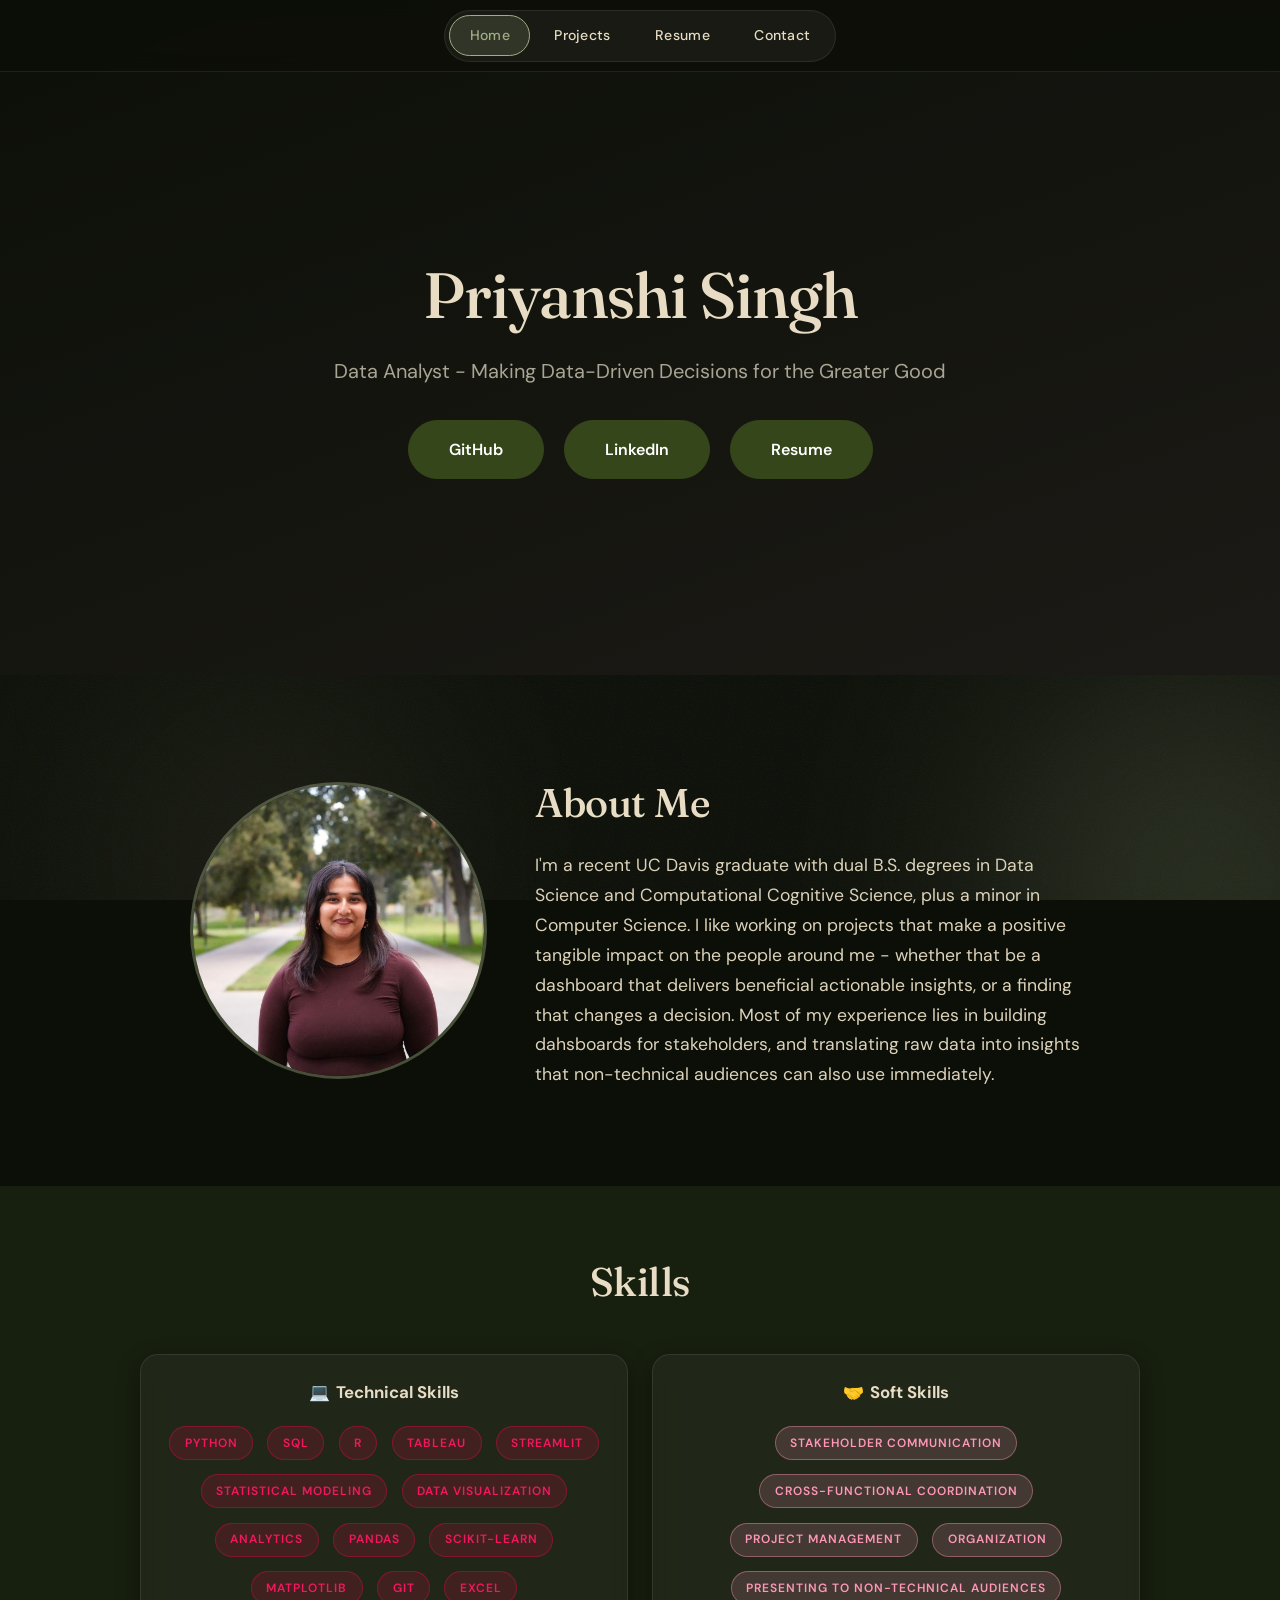
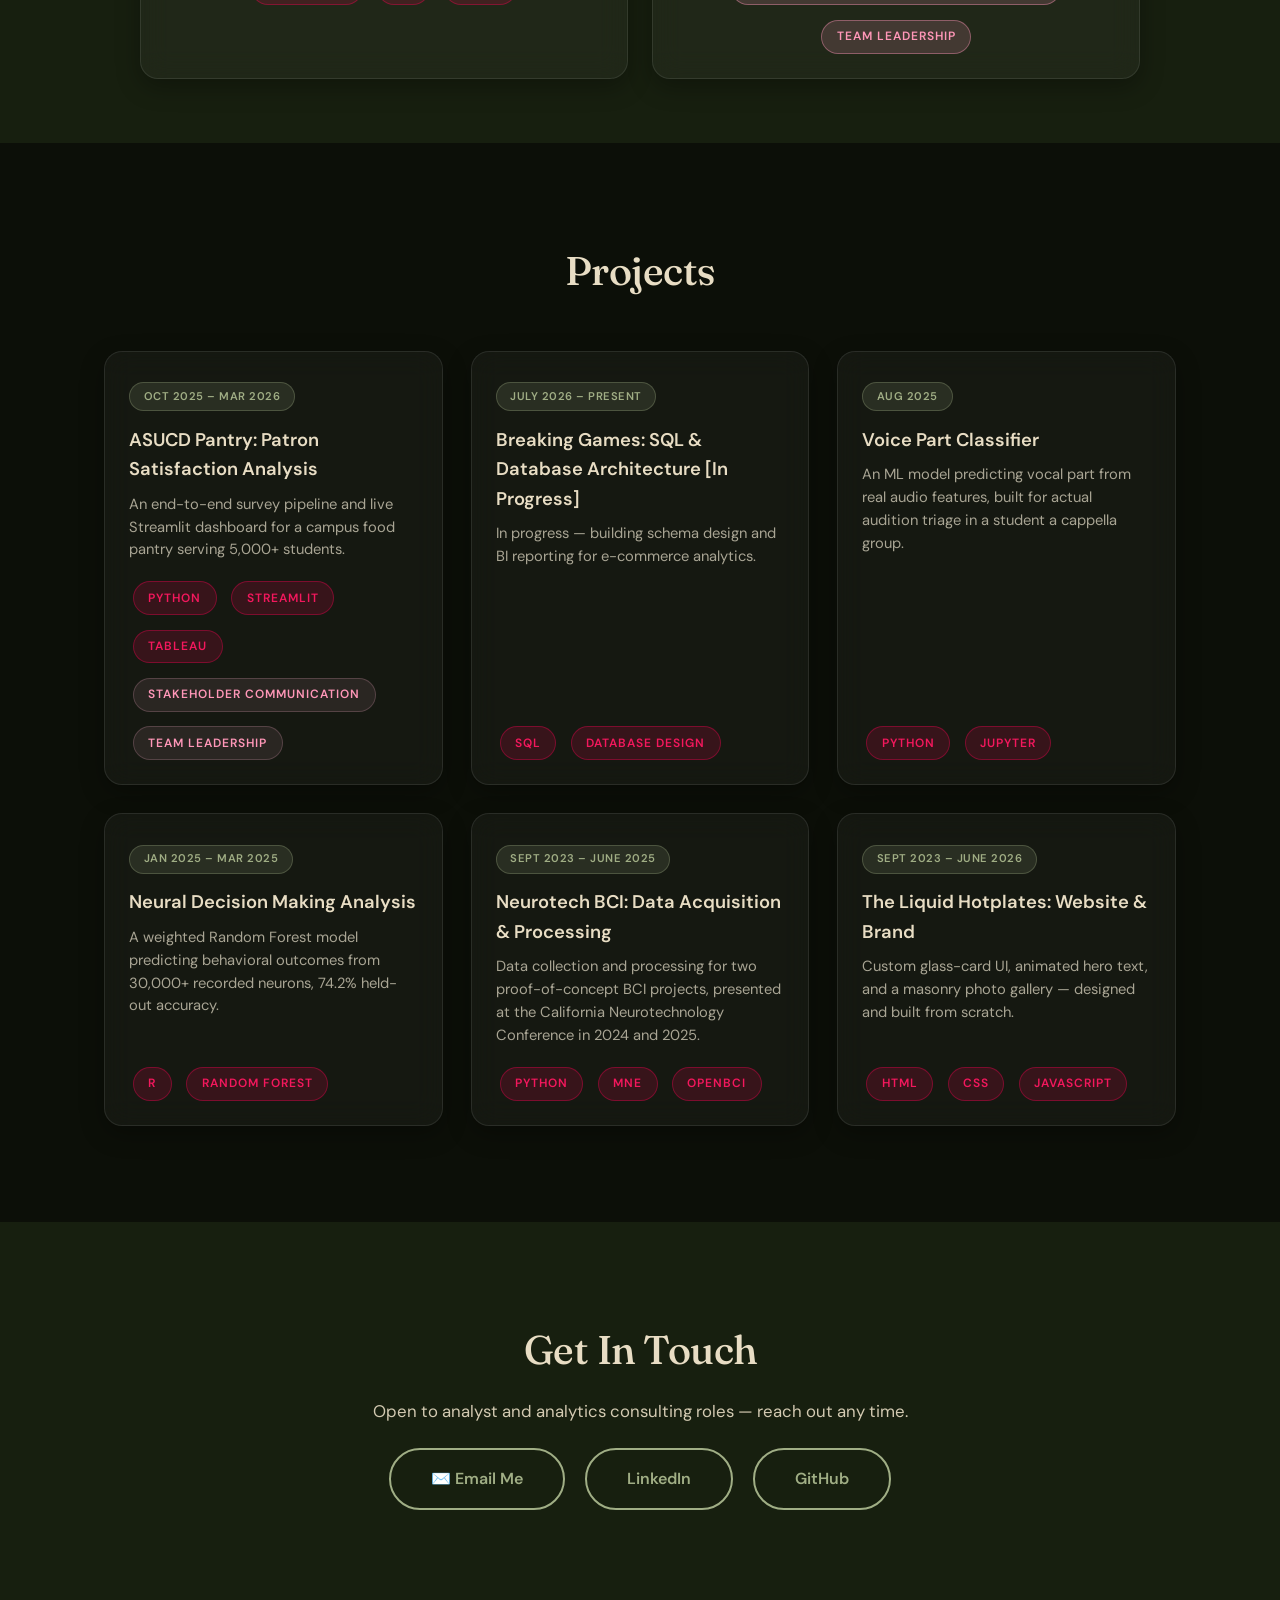
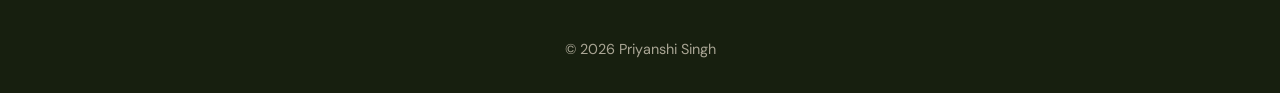
==== commit 7a51f6f2: "major updates" ====
--- a/index.html
+++ b/index.html
@@ -84,7 +84,7 @@
       <div class="skills-grid">
 
         <div class="glass-card skill-card">
-          <div class="skill-category-title" style="color: var(--accent-light);"><span class="skill-category-icon">💻</span>Technical Skills</div>
+          <div class="skill-category-title"><span class="skill-category-icon">💻</span>Technical Skills</div>
           <div class="badge-row">
             <span class="tech-badge">Python</span>
             <span class="tech-badge">SQL</span>
--- a/styles.css
+++ b/styles.css
@@ -13,13 +13,14 @@
 
 /* ===== COLOR VARIABLES ===== */
 :root {
-  --primary: #40541D;        /* dark olive green — buttons, nav, links */
+  --primary: #36461b;        /* dark olive green — buttons, nav, links */
   --primary-light: #A0AE85;  /* lighter sage green — text/links/accents on dark bg, card-back hover fill */
   --primary-dark: #1F2A10;   /* deepest green — dark text sitting on light-green fills */
   --card-fill: #2B3319;      /* muted dark olive — card front fill, calmer than --primary */
-  --accent: #B32252;         /* deep berry — Technical tags */
-  --accent-light: #D1567F;   /* lighter berry tint — badge text, legible on near-black */
-  --soft-accent: #A9A594;    /* muted warm gray — Soft Skills tags, distinct hue family from Technical's berry */
+  --accent: #ff0055;         /* deep berry — Technical tags */
+  --accent-light: #f3185d;   /* lighter berry tint — badge text, legible on near-black */
+  --soft-accent: #a57a88;       /* deeper rose — controls the badge's background/border tint */
+  --soft-accent-light: #ff97b8; /* dusty rose — controls the visible badge TEXT, tweak this one first */
   --gold: #C29B10;           /* gold/mustard — soft-skill badges only */
 
   --bg: #0C0F08;             /* near-black with a cool green cast — main background */
@@ -400,11 +401,15 @@
 
 .project-date {
   display: inline-block;
-  font-size: 0.75rem;
+  font-size: 0.7rem;
   font-weight: 600;
-  letter-spacing: 1px;
+  letter-spacing: 0.5px;
   text-transform: uppercase;
   color: var(--primary-light);
+  background: rgba(160, 174, 133, 0.15);
+  border: 1px solid rgba(160, 174, 133, 0.3);
+  padding: 0.3rem 0.85rem;
+  border-radius: 20px;
   margin-top: 0.4rem;
   margin-bottom: 0.9rem;
 }
@@ -518,7 +523,7 @@
   font-weight: 600;
   text-transform: uppercase;
   letter-spacing: 1px;
-  color: var(--soft-accent);
+  color: var(--soft-accent-light);
   background: color-mix(in srgb, var(--soft-accent) 15%, transparent);
   border: 1px solid color-mix(in srgb, var(--soft-accent) 35%, transparent);
   padding: 0.4rem 0.9rem;
@@ -674,7 +679,7 @@
 
 /* Color-coded skill category cards — set --cat-color on the card, then
    the title and pills inside pick it up automatically. */
-.skill-card--rose { --cat-color: var(--soft-accent); }
+.skill-card--rose { --cat-color: var(--soft-accent-light); }
 
 .skill-card {
   text-align: center;
@@ -684,9 +689,7 @@
   justify-content: center;
 }
 
-.skill-card .skill-category-title {
-  color: var(--cat-color);
-}
+/* Category titles stay neutral cream — the pills carry the color signal, not the heading. */
 
 .skill-pill {
   display: inline-flex;
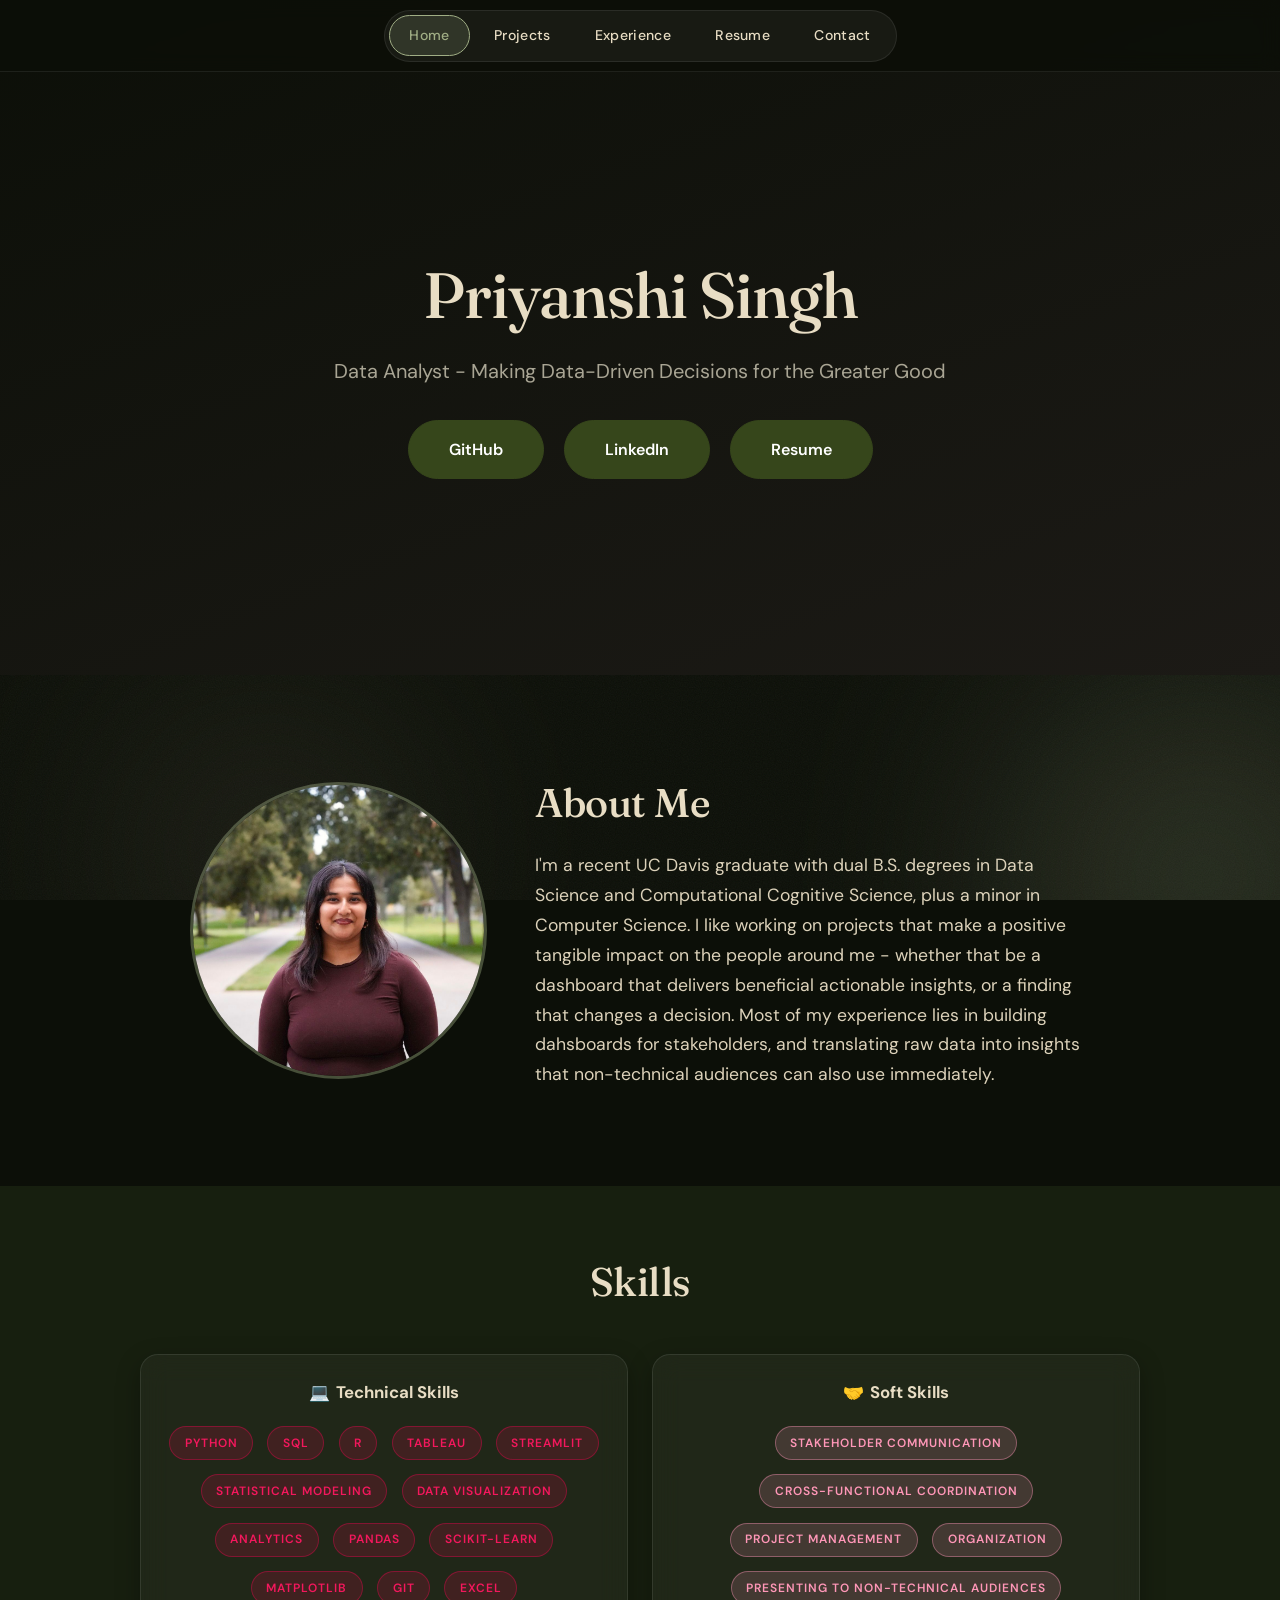
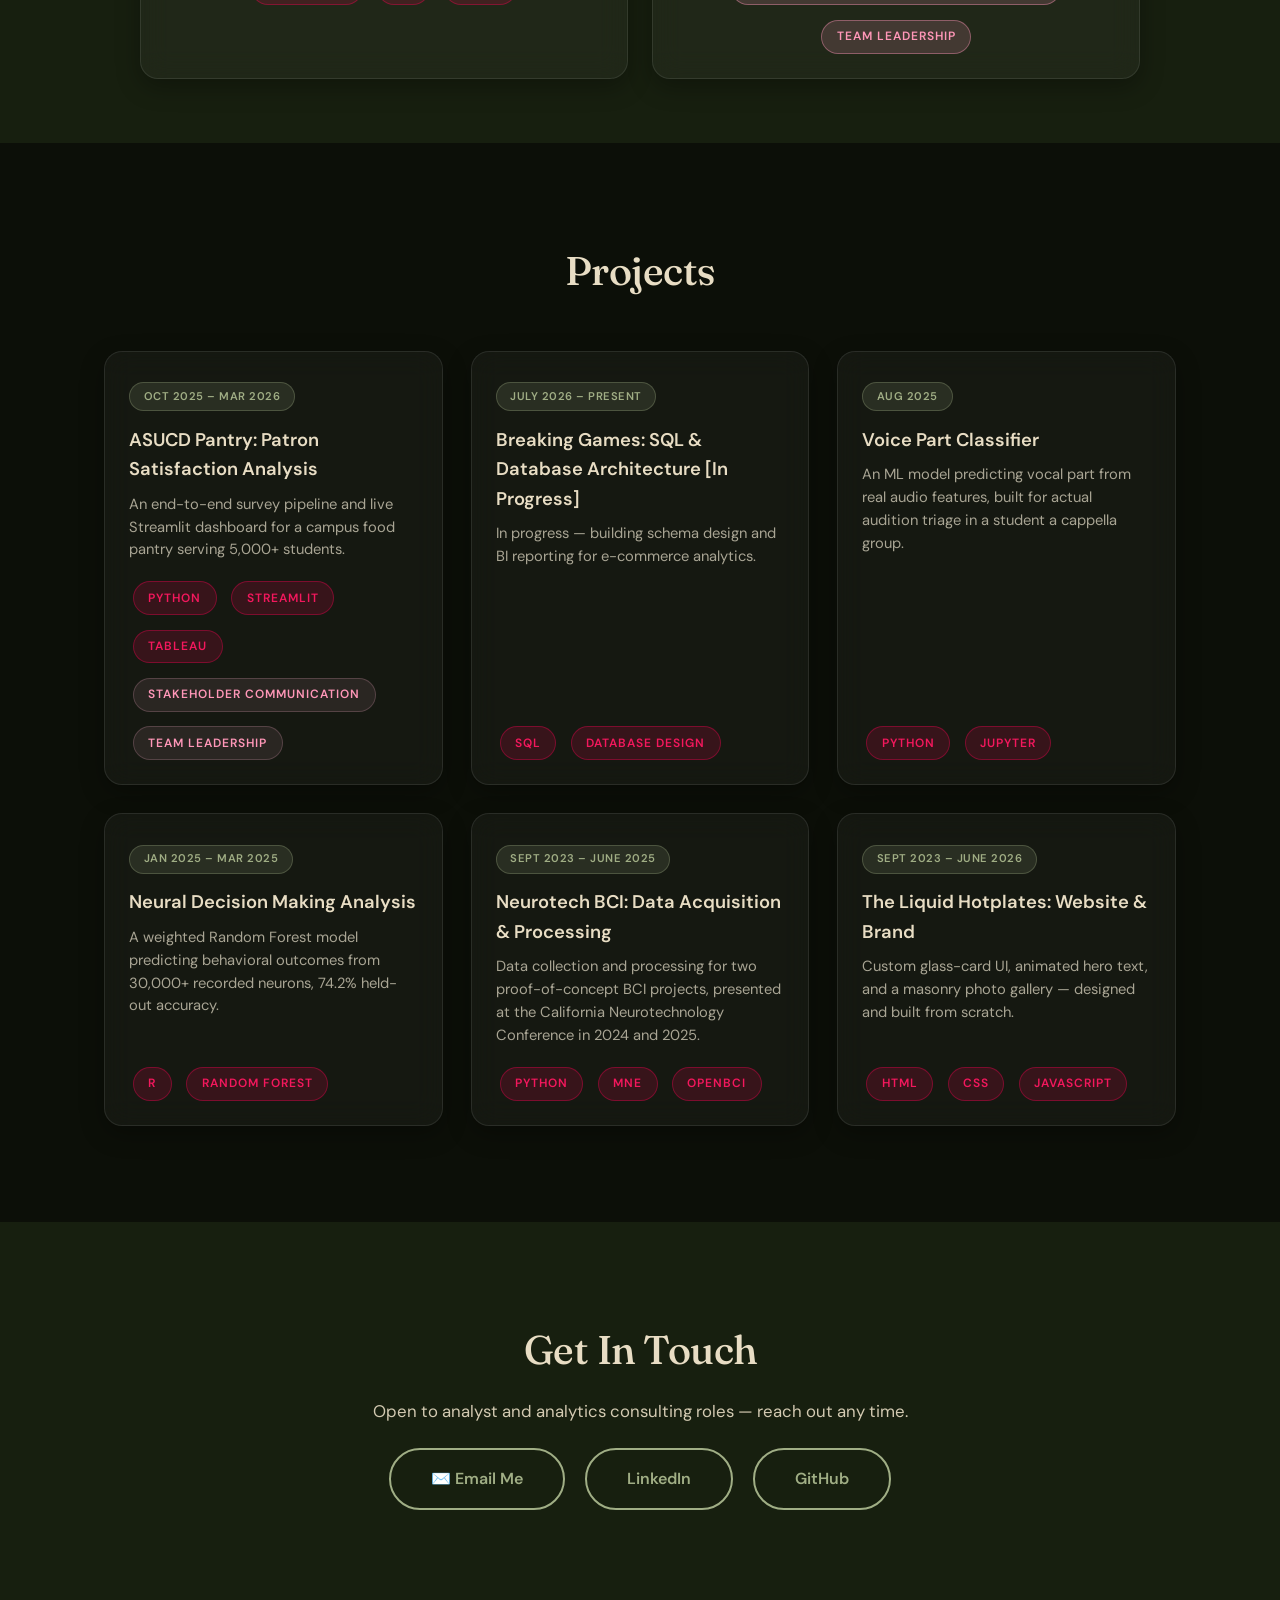
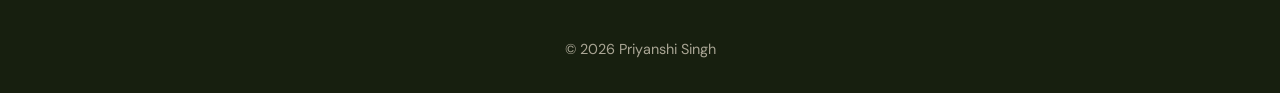
==== commit d564fd3f: "major updates" ====
--- a/index.html
+++ b/index.html
@@ -34,6 +34,7 @@
         <ul class="nav-links">
           <li><a href="index.html" class="active">Home</a></li>
           <li><a href="#projects">Projects</a></li>
+          <li><a href="experience.html">Experience</a></li>
           <li><a href="resume.pdf" target="_blank">Resume</a></li>
           <li><a href="#contact">Contact</a></li>
         </ul>
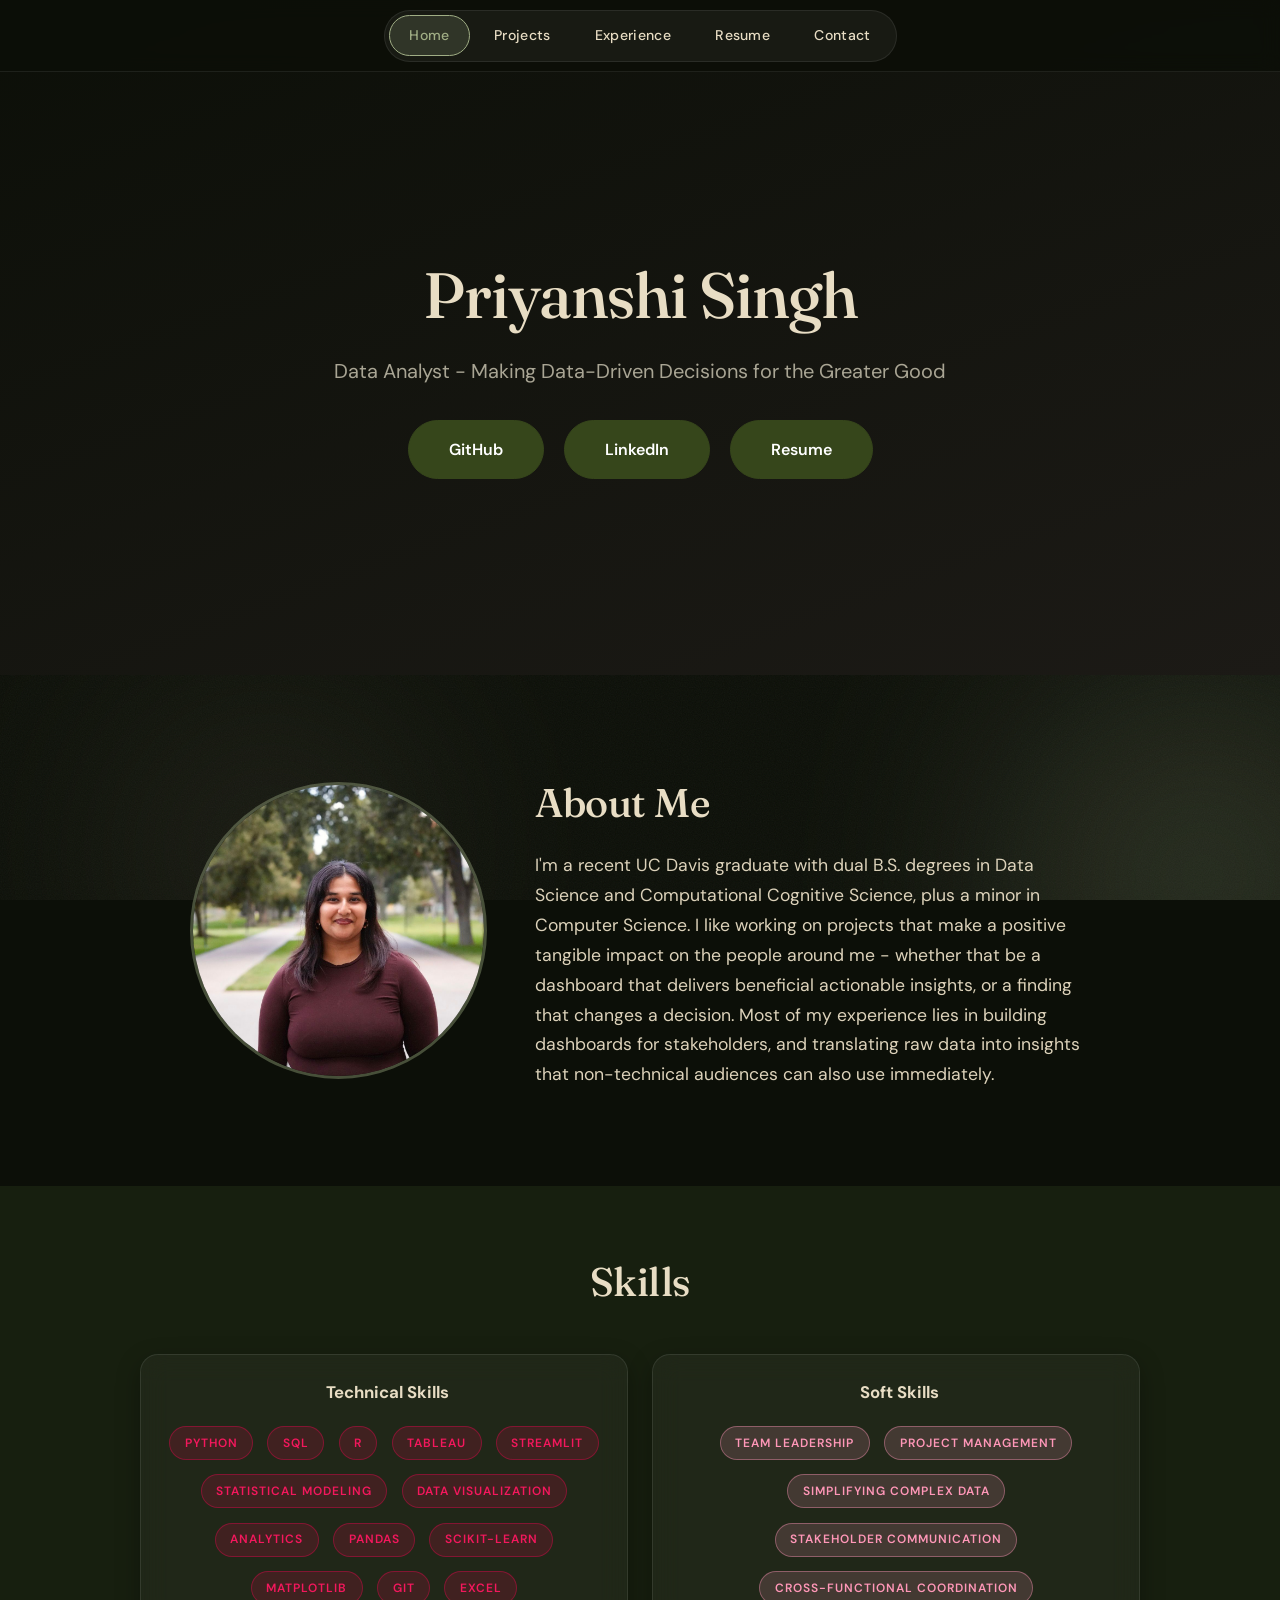
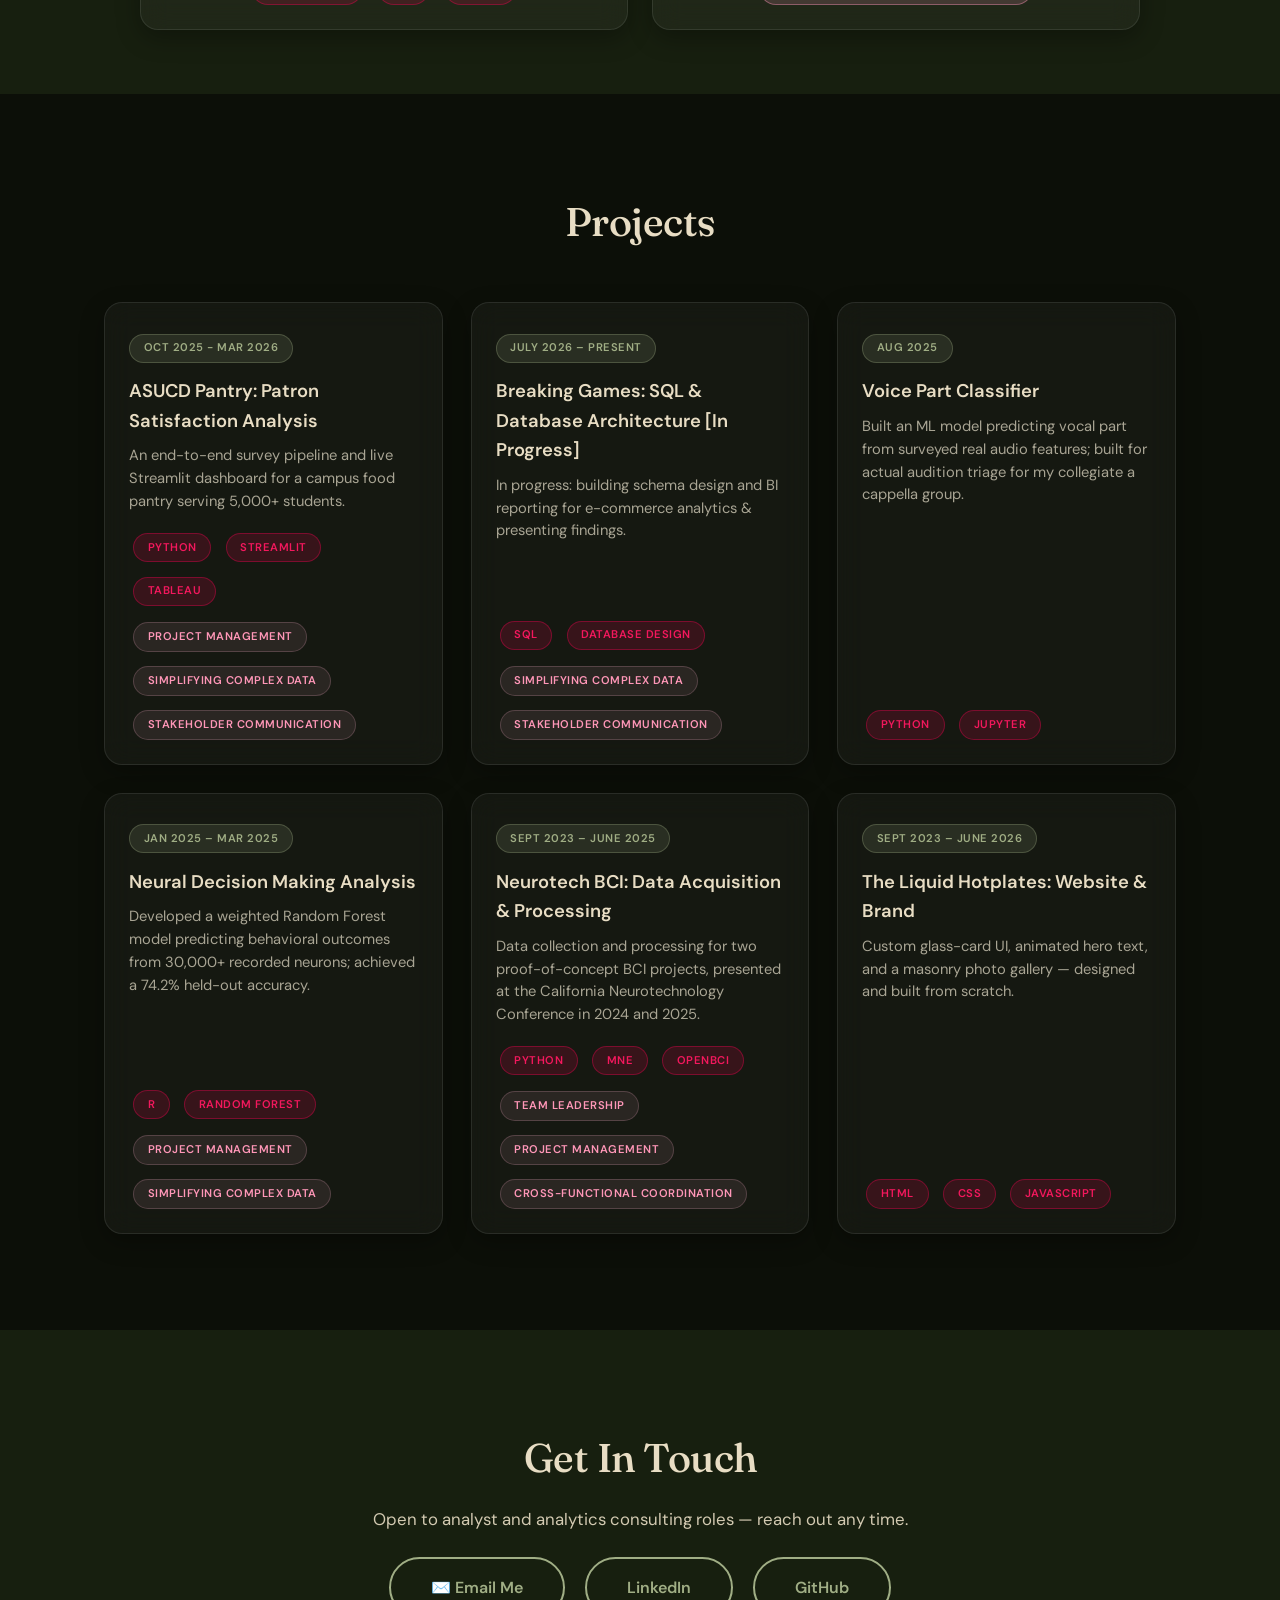
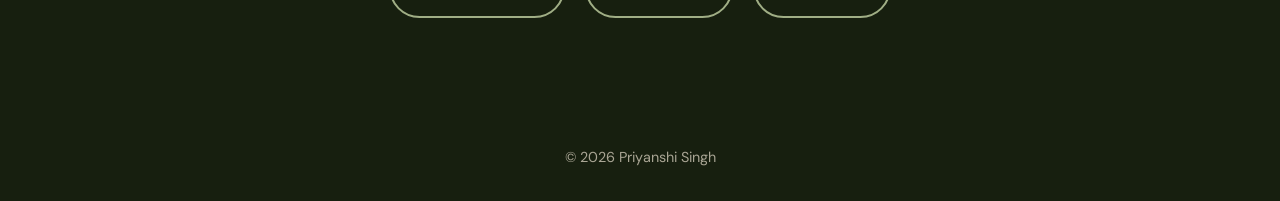
==== commit 9d97a6d4: "index + style bug fixes" ====
--- a/index.html
+++ b/index.html
@@ -69,7 +69,7 @@
             Cognitive Science, plus a minor in Computer Science. 
             I like working on projects that make a positive tangible impact on the people around me - 
             whether that be a dashboard that delivers beneficial actionable insights, or a finding that changes a decision. 
-            Most of my experience lies in building dahsboards for stakeholders, 
+            Most of my experience lies in building dashboards for stakeholders, 
             and translating raw data into insights that non-technical audiences can also use immediately.
           </p>
         </div>
@@ -85,7 +85,7 @@
       <div class="skills-grid">
 
         <div class="glass-card skill-card">
-          <div class="skill-category-title"><span class="skill-category-icon">💻</span>Technical Skills</div>
+          <div class="skill-category-title"><span class="skill-category-icon"></span>Technical Skills</div>
           <div class="badge-row">
             <span class="tech-badge">Python</span>
             <span class="tech-badge">SQL</span>
@@ -104,14 +104,13 @@
         </div>
 
         <div class="glass-card skill-card skill-card--rose">
-          <div class="skill-category-title"><span class="skill-category-icon">🤝</span>Soft Skills</div>
-          <div class="badge-row">
+          <div class="skill-category-title"><span class="skill-category-icon"></span>Soft Skills</div>
+          <div class="badge-row">
+            <span class="skill-pill">Team Leadership</span>
+            <span class="skill-pill">Project Management</span>
+            <span class="skill-pill">Simplifying Complex Data</span>
             <span class="skill-pill">Stakeholder Communication</span>
             <span class="skill-pill">Cross-Functional Coordination</span>
-            <span class="skill-pill">Project Management</span>
-            <span class="skill-pill">Organization</span>
-            <span class="skill-pill">Presenting to Non-Technical Audiences</span>
-            <span class="skill-pill">Team Leadership</span>
           </div>
         </div>
 
@@ -126,32 +125,39 @@
       <div class="projects-grid">
 
         <a href="projects/asucd-pantry.html" class="glass-card project-card">
-          <span class="project-date" style="align-self: flex-start;">Oct 2025 – Mar 2026</span>
+          <span class="project-date" style="align-self: flex-start;">Oct 2025 - Mar 2026</span>
           <div class="project-card-title">ASUCD Pantry: Patron Satisfaction Analysis</div>
           <p class="project-card-blurb">An end-to-end survey pipeline and live Streamlit dashboard for a campus food pantry serving 5,000+ students.</p>
           <div class="badge-row">
             <span class="tech-badge">Python</span>
             <span class="tech-badge">Streamlit</span>
             <span class="tech-badge">Tableau</span>
+          </div>
+          <div class="badge-row" style="margin-top: 0.5rem;">
+            <span class="soft-skill-badge">Project Management</span>
+            <span class="soft-skill-badge">Simplifying Complex Data</span>
             <span class="soft-skill-badge">Stakeholder Communication</span>
-            <span class="soft-skill-badge">Team Leadership</span>
           </div>
         </a>
 
         <a href="projects/extern-breaking-games.html" class="glass-card project-card">
           <span class="project-date" style="align-self: flex-start;">July 2026 – Present</span>
           <div class="project-card-title">Breaking Games: SQL & Database Architecture [In Progress]</div>
-          <p class="project-card-blurb">In progress — building schema design and BI reporting for e-commerce analytics.</p>
+          <p class="project-card-blurb">In progress: building schema design and BI reporting for e-commerce analytics & presenting findings.</p>
           <div class="badge-row">
             <span class="tech-badge">SQL</span>
             <span class="tech-badge">Database Design</span>
+          </div>
+          <div class="badge-row" style="margin-top: 0.5rem;">
+            <span class="soft-skill-badge">Simplifying Complex Data</span>
+            <span class="soft-skill-badge">Stakeholder Communication</span>
           </div>
         </a>
 
         <a href="projects/voice-part-classifier.html" class="glass-card project-card">
           <span class="project-date" style="align-self: flex-start;">Aug 2025</span>
           <div class="project-card-title">Voice Part Classifier</div>
-          <p class="project-card-blurb">An ML model predicting vocal part from real audio features, built for actual audition triage in a student a cappella group.</p>
+          <p class="project-card-blurb">Built an ML model predicting vocal part from surveyed real audio features; built for actual audition triage for my collegiate a cappella group.</p>
           <div class="badge-row">
             <span class="tech-badge">Python</span>
             <span class="tech-badge">Jupyter</span>
@@ -161,10 +167,14 @@
         <a href="projects/neural-decision-making.html" class="glass-card project-card">
           <span class="project-date" style="align-self: flex-start;">Jan 2025 – Mar 2025</span>
           <div class="project-card-title">Neural Decision Making Analysis</div>
-          <p class="project-card-blurb">A weighted Random Forest model predicting behavioral outcomes from 30,000+ recorded neurons, 74.2% held-out accuracy.</p>
+          <p class="project-card-blurb">Developed a weighted Random Forest model predicting behavioral outcomes from 30,000+ recorded neurons; achieved a 74.2% held-out accuracy.</p>
           <div class="badge-row">
             <span class="tech-badge">R</span>
             <span class="tech-badge">Random Forest</span>
+          </div>
+          <div class="badge-row" style="margin-top: 0.5rem;">
+            <span class="soft-skill-badge">Project Management</span>
+            <span class="soft-skill-badge">Simplifying Complex Data</span>
           </div>
         </a>
 
@@ -176,6 +186,11 @@
             <span class="tech-badge">Python</span>
             <span class="tech-badge">MNE</span>
             <span class="tech-badge">OpenBCI</span>
+          </div>
+          <div class="badge-row" style="margin-top: 0.5rem;">
+            <span class="soft-skill-badge">Team Leadership</span>
+            <span class="soft-skill-badge">Project Management</span>
+            <span class="soft-skill-badge">Cross-Functional Coordination</span>
           </div>
         </a>
 
--- a/styles.css
+++ b/styles.css
@@ -513,9 +513,6 @@
   margin: 0.25rem;
 }
 
-/* Soft-skill tags for project cards — sits next to tech-badge, same size
-   and shape, but muted gray instead of lavender so the two categories
-   read as distinct without introducing a new color into the palette. */
 .soft-skill-badge {
   display: inline-flex;
   align-items: center;
@@ -531,6 +528,15 @@
   margin: 0.25rem;
 }
 
+/* Smaller badges, project cards only — everywhere else (project detail
+   pages, Skills section, Experience page) keeps the original larger size. */
+.project-card .tech-badge,
+.project-card .soft-skill-badge {
+  font-size: 0.7rem;
+  letter-spacing: 0.5px;
+  padding: 0.3rem 0.85rem;
+}
+
 .badge-row {
   display: flex;
   flex-wrap: wrap;
@@ -865,6 +871,69 @@
   color: var(--primary-light);
 }
 
+.timeline-subrole {
+  display: flex;
+  gap: 0.9rem;
+  margin-top: 1.1rem;
+}
+
+.timeline-subrole:first-of-type {
+  margin-top: 0.9rem;
+}
+
+.timeline-submarker {
+  position: relative;
+  flex-shrink: 0;
+  width: 1rem;
+  display: flex;
+  justify-content: center;
+  padding-top: 0.4rem;
+}
+
+.timeline-subdot {
+  width: 7px;
+  height: 7px;
+  border-radius: 50%;
+  background: var(--bg);
+  border: 2px solid rgba(255, 255, 255, 0.3);
+  position: relative;
+  z-index: 1;
+}
+
+.timeline-submarker::after {
+  content: '';
+  position: absolute;
+  top: 1rem;
+  bottom: -1.9rem;
+  left: 50%;
+  width: 1px;
+  background: rgba(255, 255, 255, 0.12);
+}
+
+.timeline-subrole:last-child .timeline-submarker::after {
+  display: none;
+}
+
+.timeline-subrole-content {
+  flex: 1;
+  min-width: 0;
+}
+
+.timeline-subrole-header {
+  display: flex;
+  align-items: baseline;
+  gap: 0.7rem;
+  flex-wrap: wrap;
+  margin-bottom: 0.4rem;
+}
+
+.timeline-subrole-title {
+  font-family: 'DM Sans', 'General Sans', sans-serif;
+  font-size: 1rem;
+  font-weight: 600;
+  color: var(--text-light);
+}
+
 .timeline-event-blurb {
   font-size: 0.95rem;
   color: var(--text-muted);
@@ -872,6 +941,8 @@
   margin-bottom: 0.7rem;
   max-width: 560px;
 }
+
+
 
 /* ====================================================================
    ABOUT LAYOUT — photo (1/3) + text (2/3), side by side
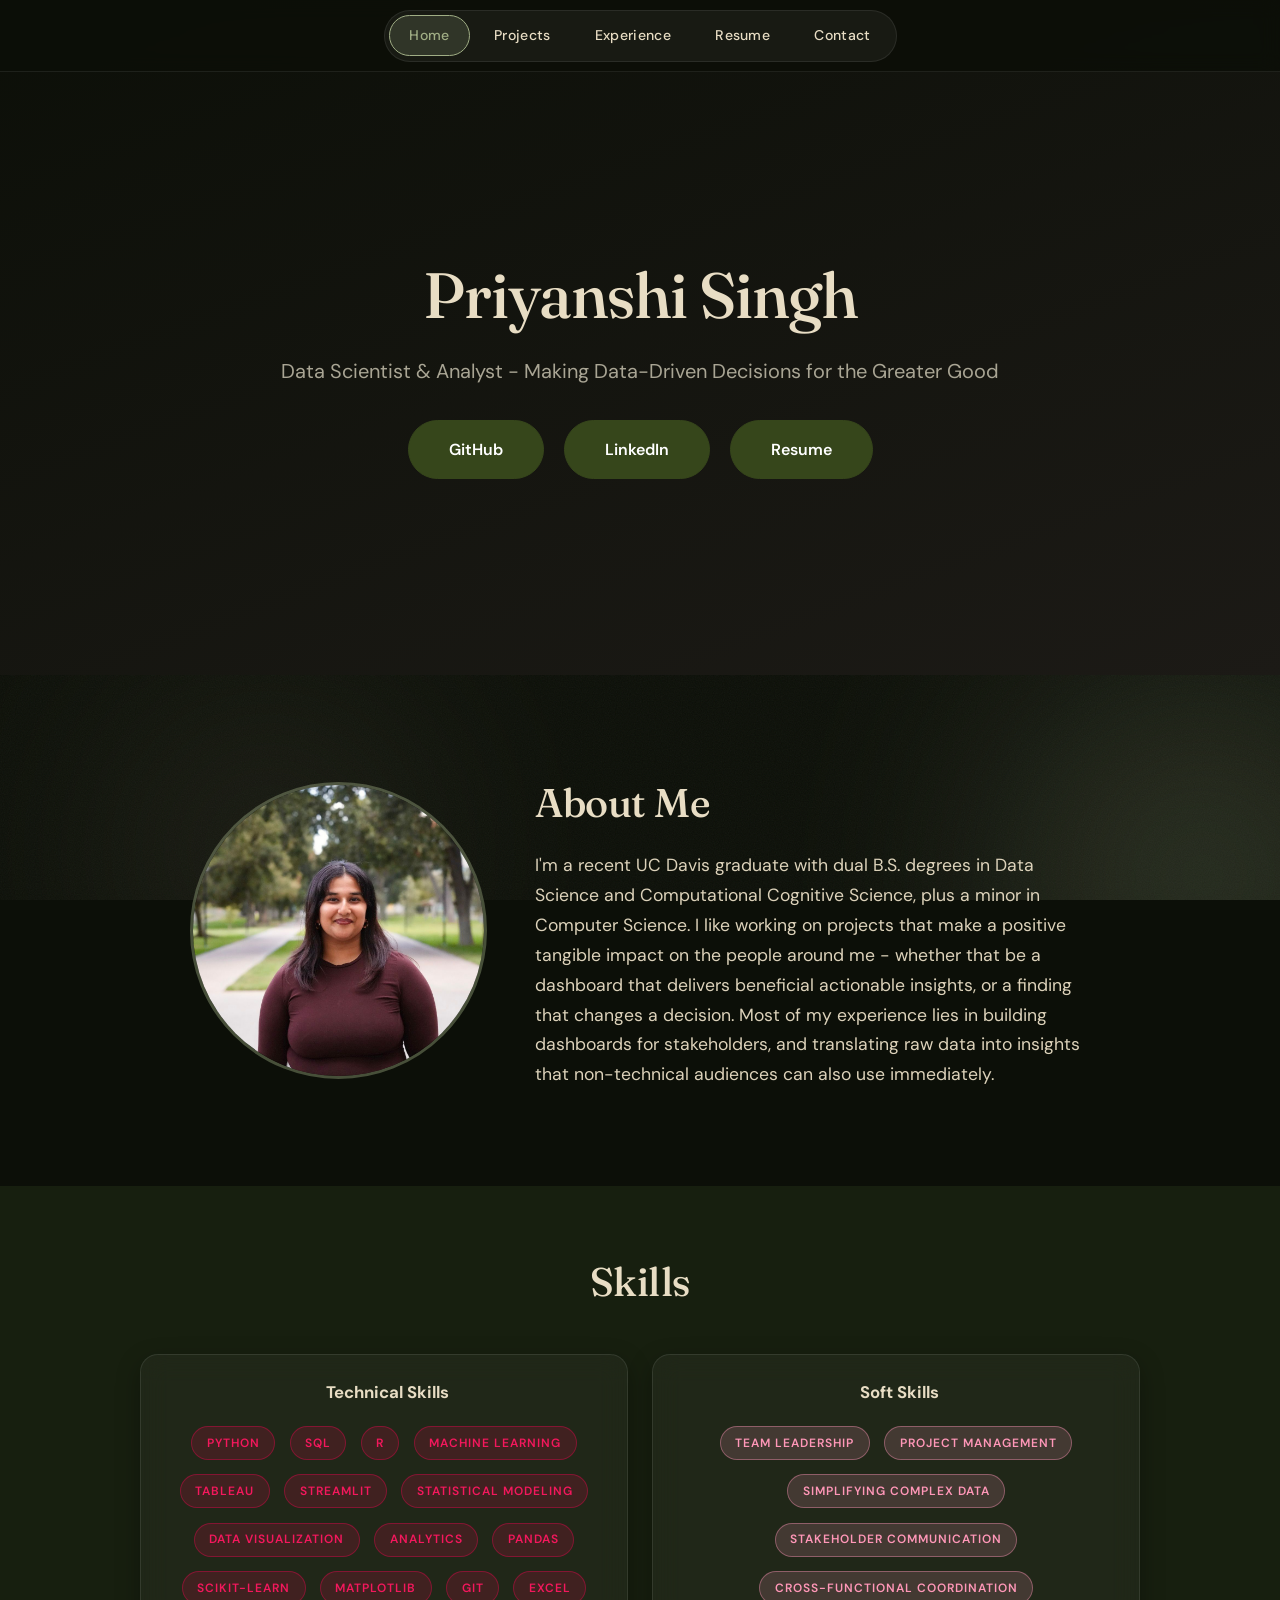
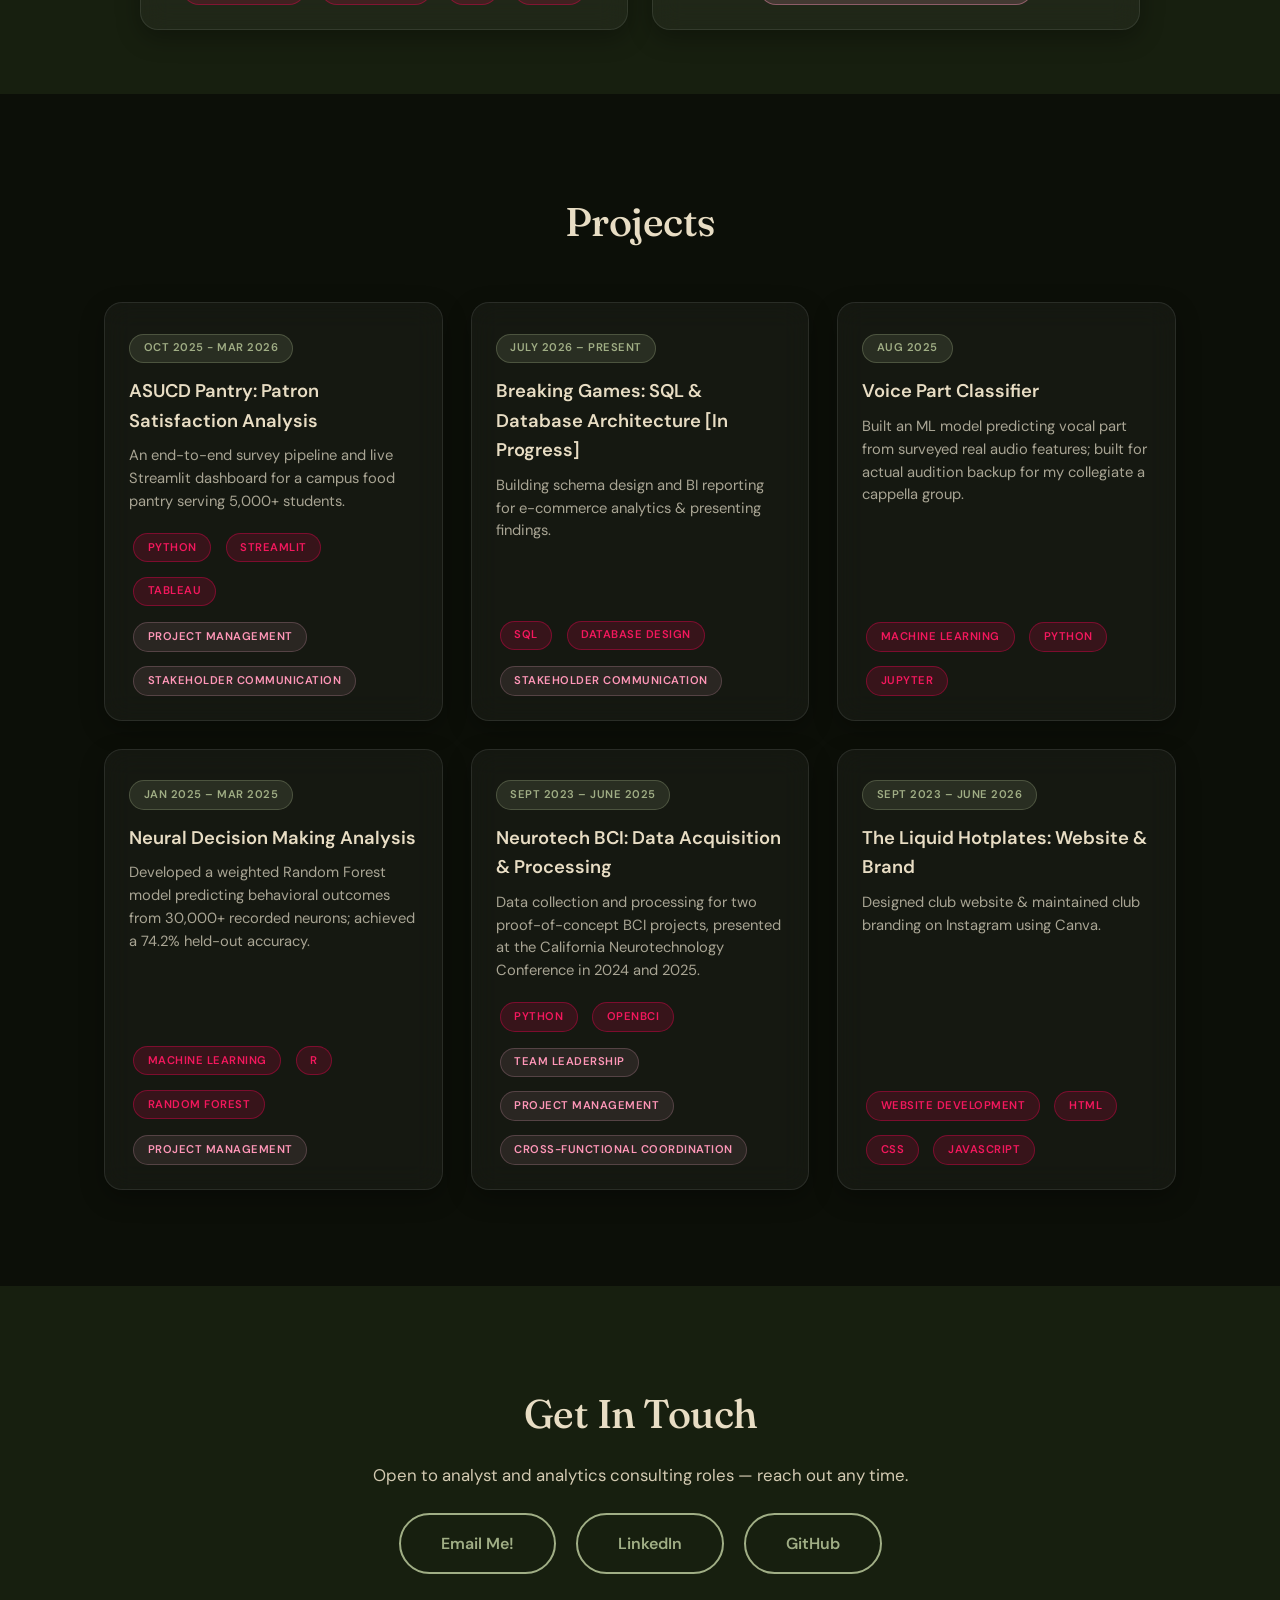
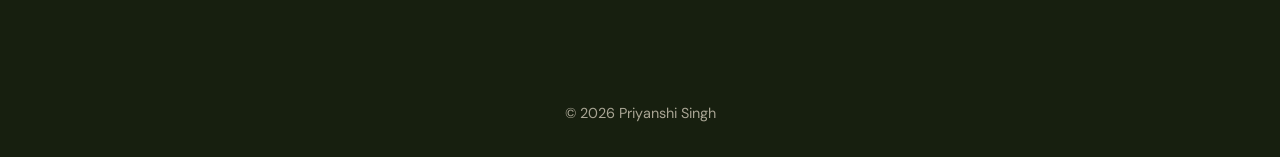
==== commit e902f01e: "index updates" ====
--- a/index.html
+++ b/index.html
@@ -46,7 +46,7 @@
   <section class="hero">
     <div class="hero-content">
       <h1 class="reveal-text">Priyanshi Singh</h1>
-      <p class="reveal-text">Data Analyst - Making Data-Driven Decisions for the Greater Good</p>
+      <p class="reveal-text">Data Scientist & Analyst - Making Data-Driven Decisions for the Greater Good</p>
       <div class="social-links">
         <a href="https://github.com/priyanshisinghh" target="_blank" class="btn">GitHub</a>
         <a href="https://linkedin.com/in/priyanshisinghh" target="_blank" class="btn">LinkedIn</a>
@@ -90,6 +90,7 @@
             <span class="tech-badge">Python</span>
             <span class="tech-badge">SQL</span>
             <span class="tech-badge">R</span>
+            <span class="tech-badge">Machine Learning</span>
             <span class="tech-badge">Tableau</span>
             <span class="tech-badge">Streamlit</span>
             <span class="tech-badge">Statistical Modeling</span>
@@ -135,7 +136,6 @@
           </div>
           <div class="badge-row" style="margin-top: 0.5rem;">
             <span class="soft-skill-badge">Project Management</span>
-            <span class="soft-skill-badge">Simplifying Complex Data</span>
             <span class="soft-skill-badge">Stakeholder Communication</span>
           </div>
         </a>
@@ -143,13 +143,12 @@
         <a href="projects/extern-breaking-games.html" class="glass-card project-card">
           <span class="project-date" style="align-self: flex-start;">July 2026 – Present</span>
           <div class="project-card-title">Breaking Games: SQL & Database Architecture [In Progress]</div>
-          <p class="project-card-blurb">In progress: building schema design and BI reporting for e-commerce analytics & presenting findings.</p>
+          <p class="project-card-blurb">Building schema design and BI reporting for e-commerce analytics & presenting findings.</p>
           <div class="badge-row">
             <span class="tech-badge">SQL</span>
             <span class="tech-badge">Database Design</span>
           </div>
           <div class="badge-row" style="margin-top: 0.5rem;">
-            <span class="soft-skill-badge">Simplifying Complex Data</span>
             <span class="soft-skill-badge">Stakeholder Communication</span>
           </div>
         </a>
@@ -157,8 +156,9 @@
         <a href="projects/voice-part-classifier.html" class="glass-card project-card">
           <span class="project-date" style="align-self: flex-start;">Aug 2025</span>
           <div class="project-card-title">Voice Part Classifier</div>
-          <p class="project-card-blurb">Built an ML model predicting vocal part from surveyed real audio features; built for actual audition triage for my collegiate a cappella group.</p>
-          <div class="badge-row">
+          <p class="project-card-blurb">Built an ML model predicting vocal part from surveyed real audio features; built for actual audition backup for my collegiate a cappella group.</p>
+          <div class="badge-row">
+            <span class="tech-badge">Machine Learning</span>
             <span class="tech-badge">Python</span>
             <span class="tech-badge">Jupyter</span>
           </div>
@@ -169,12 +169,12 @@
           <div class="project-card-title">Neural Decision Making Analysis</div>
           <p class="project-card-blurb">Developed a weighted Random Forest model predicting behavioral outcomes from 30,000+ recorded neurons; achieved a 74.2% held-out accuracy.</p>
           <div class="badge-row">
+            <span class="tech-badge">Machine Learning</span>
             <span class="tech-badge">R</span>
             <span class="tech-badge">Random Forest</span>
           </div>
           <div class="badge-row" style="margin-top: 0.5rem;">
             <span class="soft-skill-badge">Project Management</span>
-            <span class="soft-skill-badge">Simplifying Complex Data</span>
           </div>
         </a>
 
@@ -184,7 +184,6 @@
           <p class="project-card-blurb">Data collection and processing for two proof-of-concept BCI projects, presented at the California Neurotechnology Conference in 2024 and 2025.</p>
           <div class="badge-row">
             <span class="tech-badge">Python</span>
-            <span class="tech-badge">MNE</span>
             <span class="tech-badge">OpenBCI</span>
           </div>
           <div class="badge-row" style="margin-top: 0.5rem;">
@@ -197,8 +196,9 @@
         <a href="projects/lhp-website.html" class="glass-card project-card">
           <span class="project-date" style="align-self: flex-start;">Sept 2023 – June 2026</span>
           <div class="project-card-title">The Liquid Hotplates: Website & Brand</div>
-          <p class="project-card-blurb">Custom glass-card UI, animated hero text, and a masonry photo gallery — designed and built from scratch.</p>
-          <div class="badge-row">
+          <p class="project-card-blurb">Designed club website & maintained club branding on Instagram using Canva.</p>
+          <div class="badge-row">
+            <span class="tech-badge">Website Development</span>
             <span class="tech-badge">HTML</span>
             <span class="tech-badge">CSS</span>
             <span class="tech-badge">JavaScript</span>
@@ -217,7 +217,7 @@
         Open to analyst and analytics consulting roles — reach out any time.
       </p>
       <div class="social-links">
-        <a href="mailto:22singhpriyanshi@gmail.com" class="btn btn-outline">✉️ Email Me</a>
+        <a href="mailto:22singhpriyanshi@gmail.com" class="btn btn-outline">Email Me!</a>
         <a href="https://linkedin.com/in/priyanshisinghh" target="_blank" class="btn btn-outline">LinkedIn</a>
         <a href="https://github.com/priyanshisinghh" target="_blank" class="btn btn-outline">GitHub</a>
       </div>
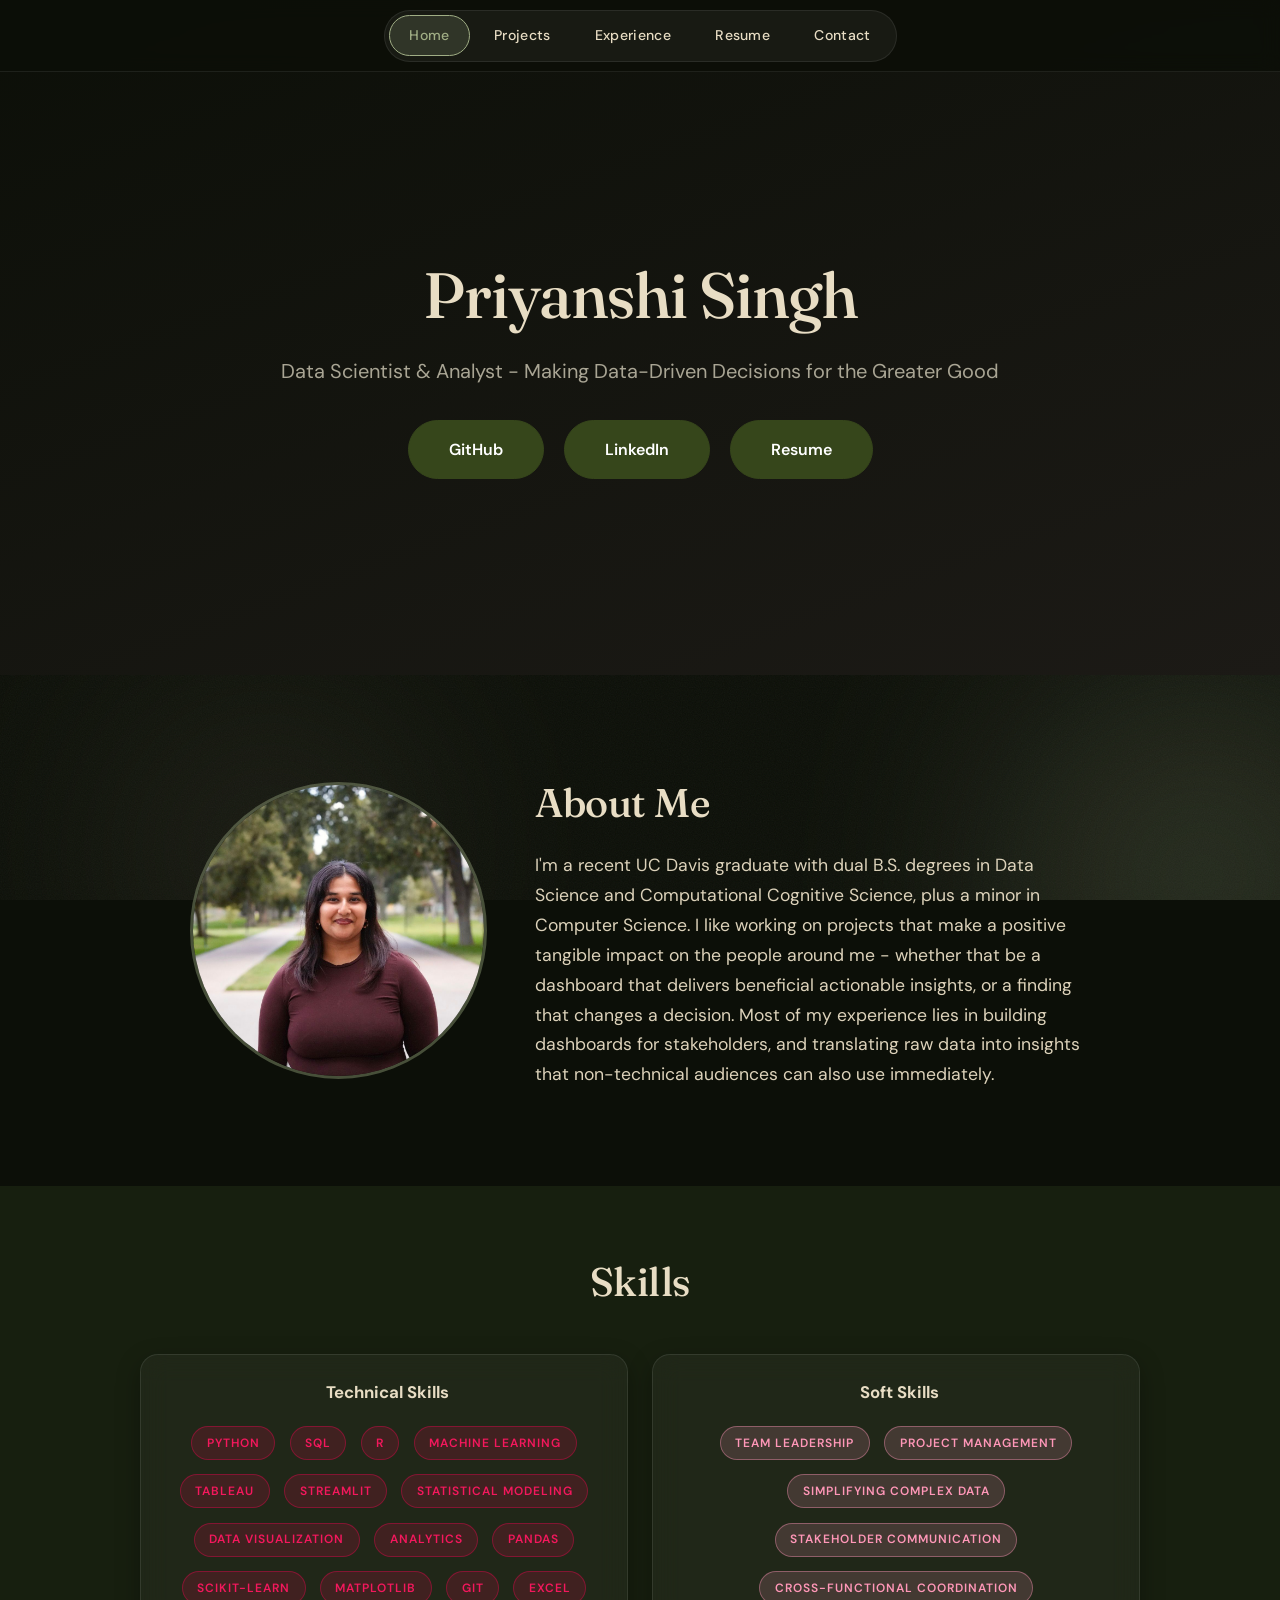
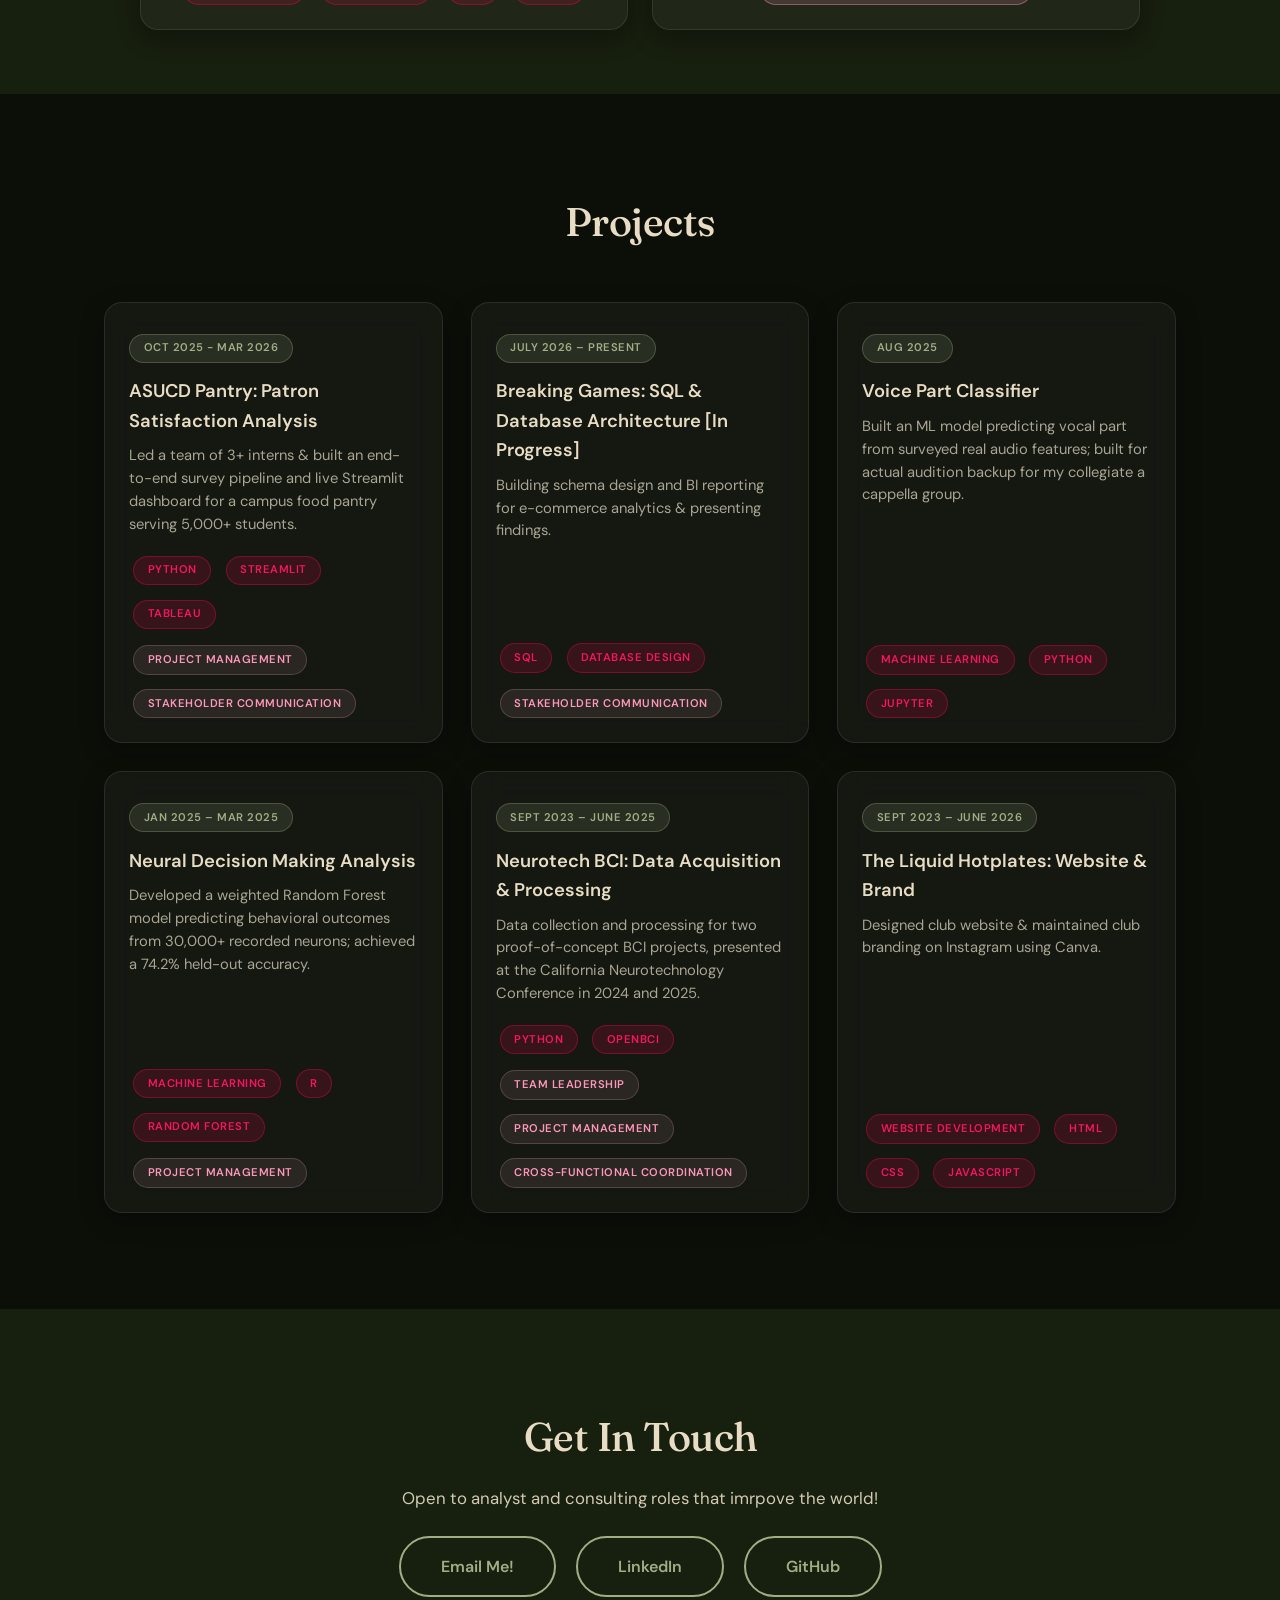
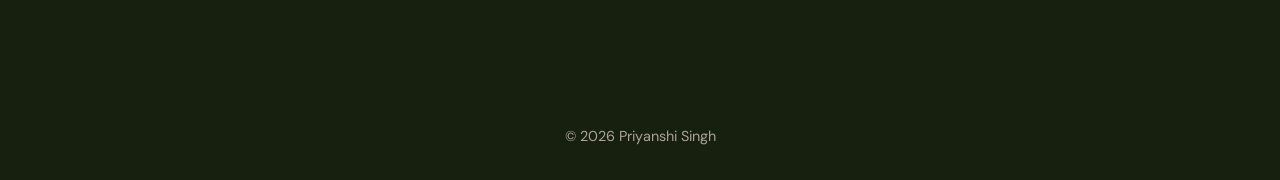
==== commit c36ab12f: "projects updates" ====
--- a/index.html
+++ b/index.html
@@ -128,7 +128,7 @@
         <a href="projects/asucd-pantry.html" class="glass-card project-card">
           <span class="project-date" style="align-self: flex-start;">Oct 2025 - Mar 2026</span>
           <div class="project-card-title">ASUCD Pantry: Patron Satisfaction Analysis</div>
-          <p class="project-card-blurb">An end-to-end survey pipeline and live Streamlit dashboard for a campus food pantry serving 5,000+ students.</p>
+          <p class="project-card-blurb">Led a team of 3+ interns & built an end-to-end survey pipeline and live Streamlit dashboard for a campus food pantry serving 5,000+ students.</p>
           <div class="badge-row">
             <span class="tech-badge">Python</span>
             <span class="tech-badge">Streamlit</span>
@@ -214,7 +214,7 @@
     <div class="container" style="max-width: 700px; margin: 0 auto;">
       <h2>Get In Touch</h2>
       <p style="font-size: 1.05rem; opacity: 0.9; margin-bottom: 1.5rem;">
-        Open to analyst and analytics consulting roles — reach out any time.
+        Open to analyst and consulting roles that imrpove the world!
       </p>
       <div class="social-links">
         <a href="mailto:22singhpriyanshi@gmail.com" class="btn btn-outline">Email Me!</a>
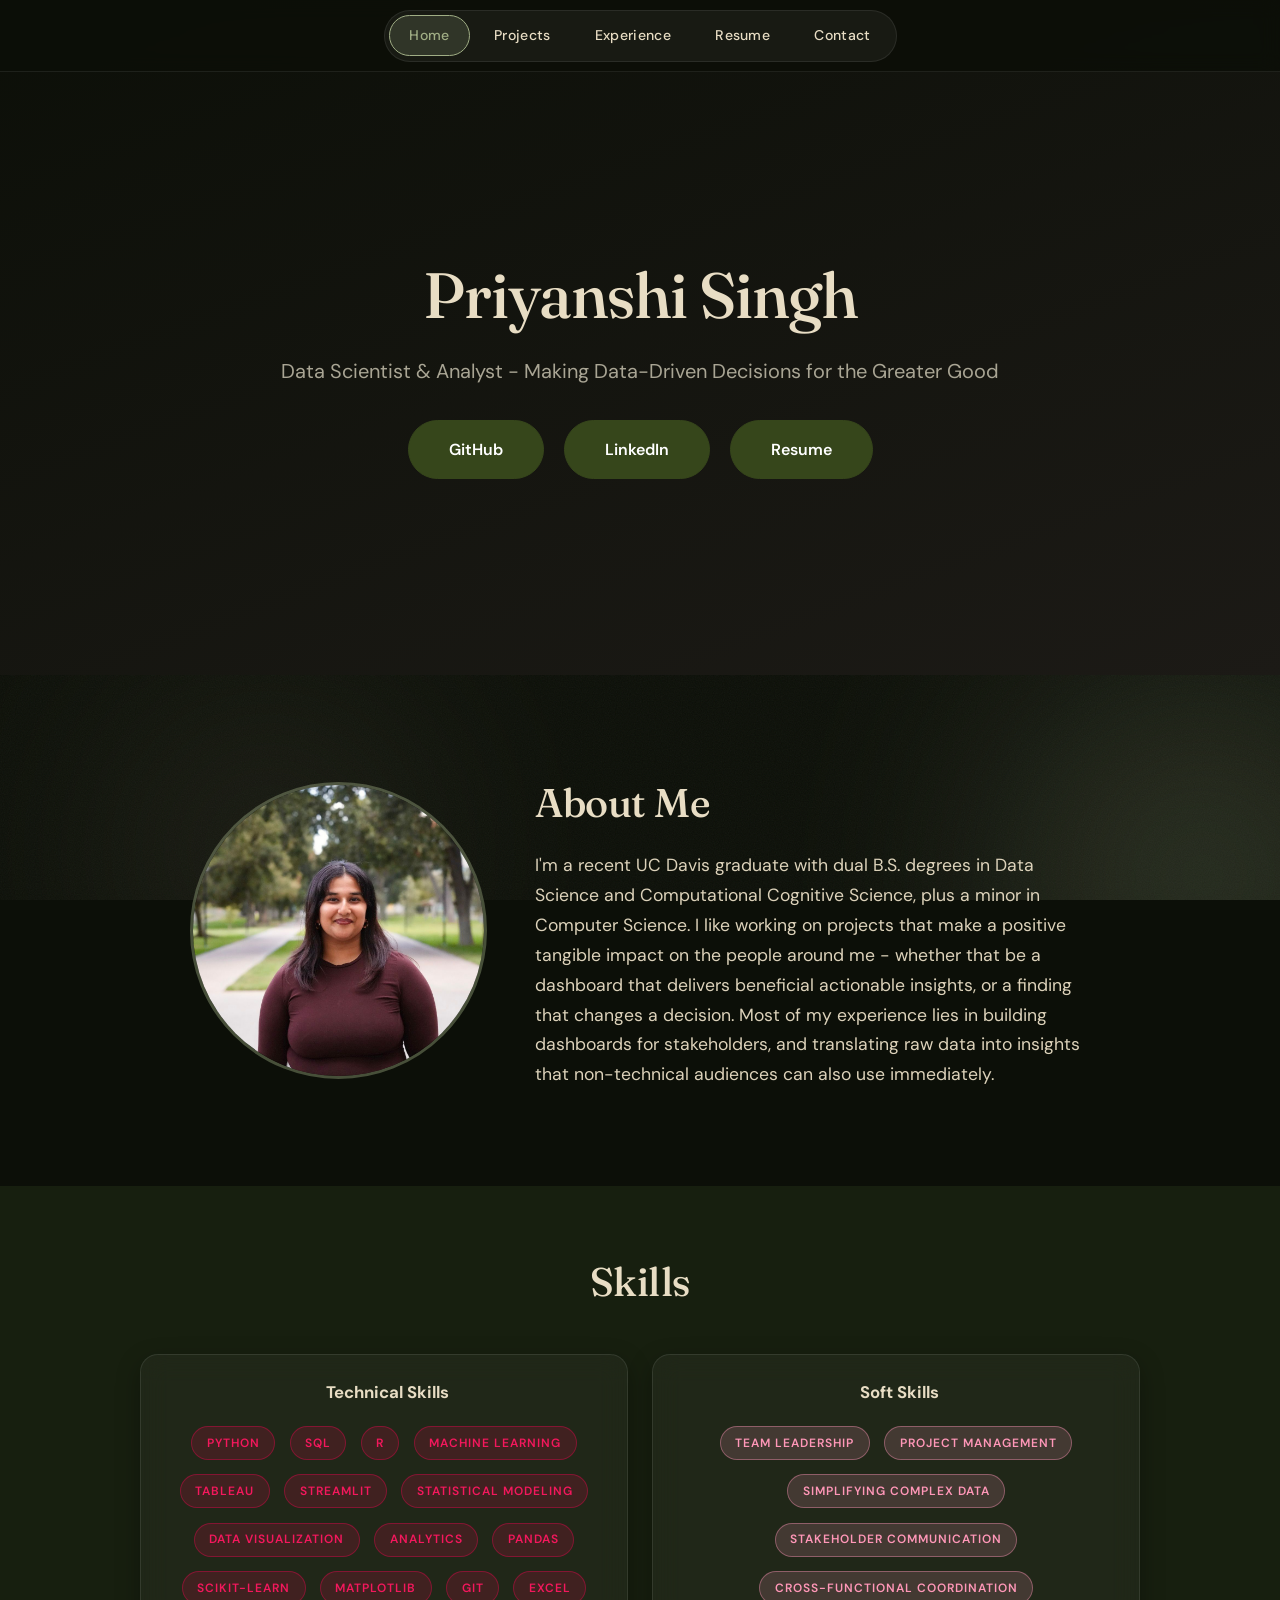
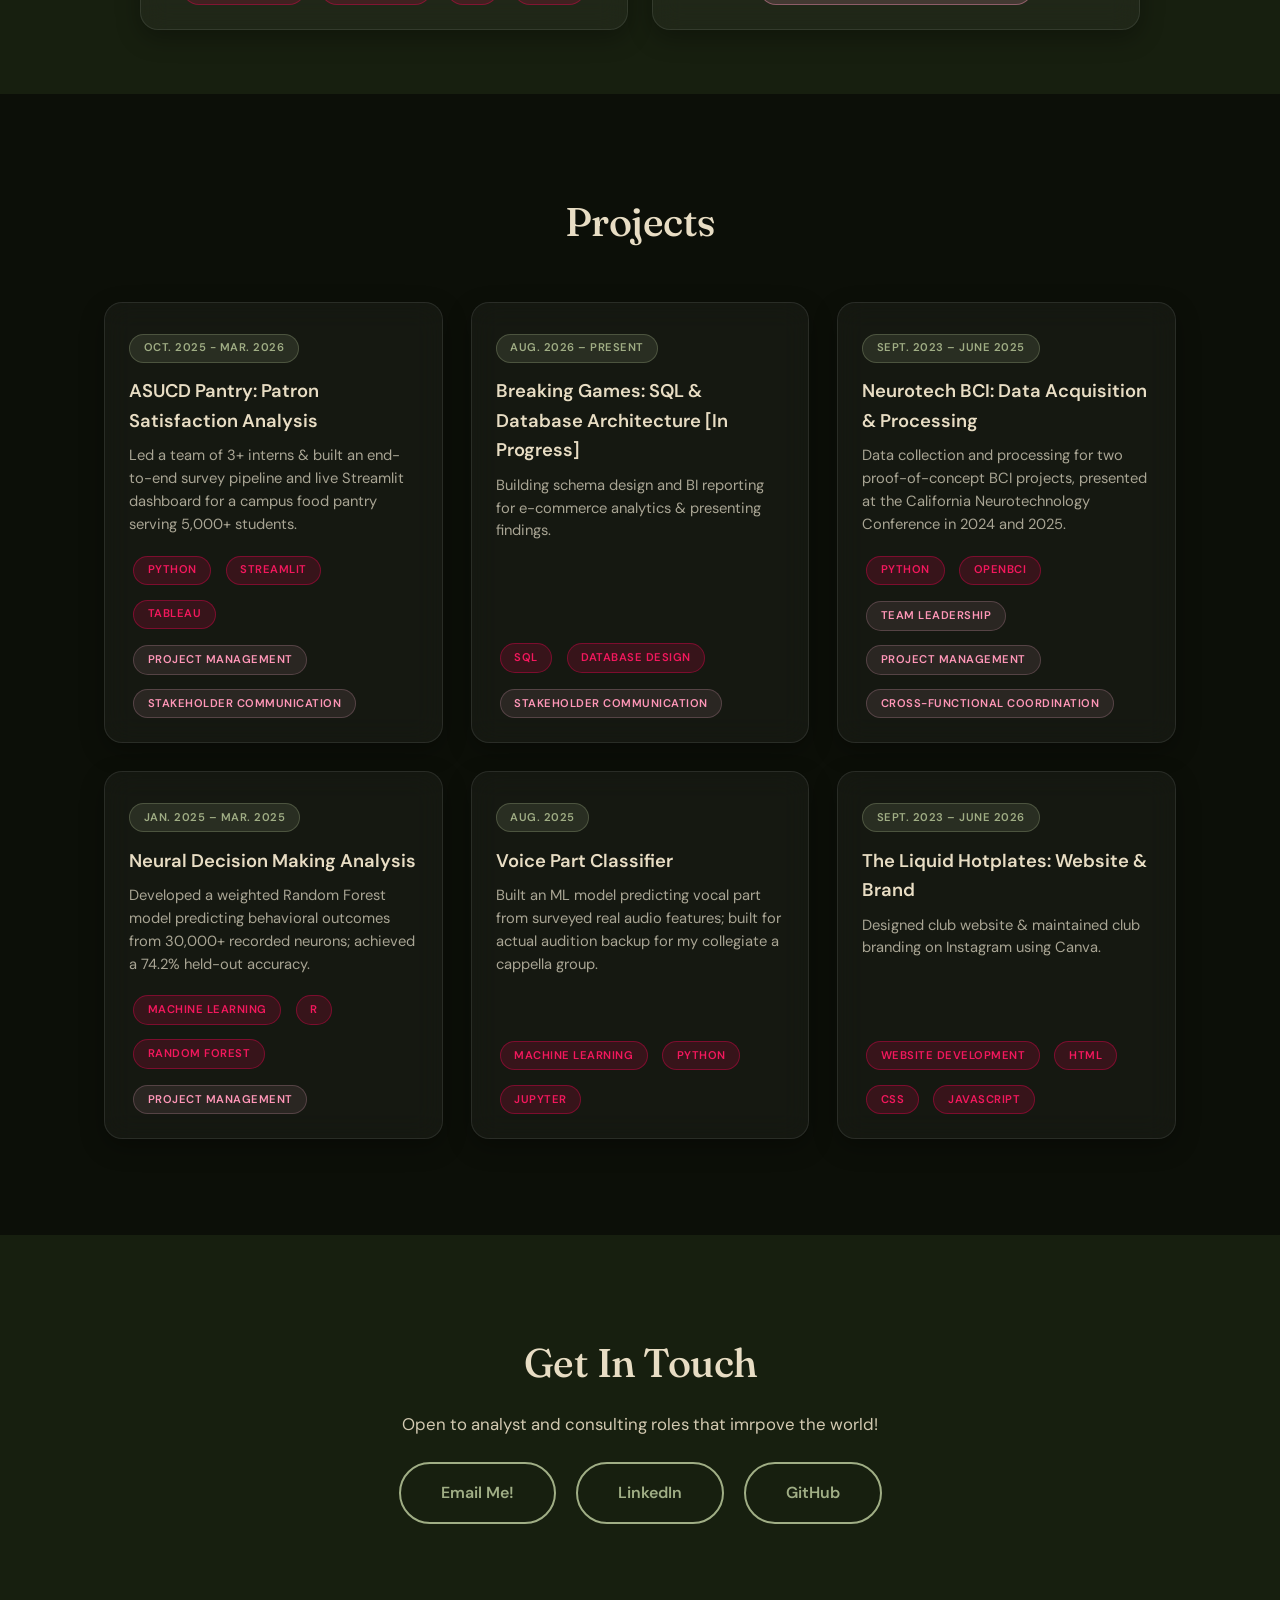
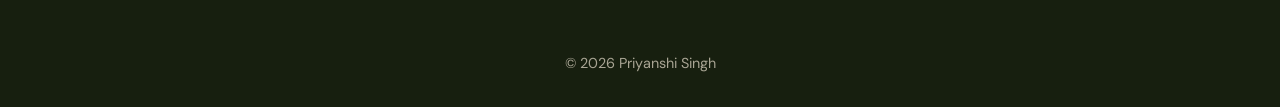
==== commit afbd183f: "projects and experience timeline updates" ====
--- a/index.html
+++ b/index.html
@@ -126,7 +126,7 @@
       <div class="projects-grid">
 
         <a href="projects/asucd-pantry.html" class="glass-card project-card">
-          <span class="project-date" style="align-self: flex-start;">Oct 2025 - Mar 2026</span>
+          <span class="project-date" style="align-self: flex-start;">Oct. 2025 - Mar. 2026</span>
           <div class="project-card-title">ASUCD Pantry: Patron Satisfaction Analysis</div>
           <p class="project-card-blurb">Led a team of 3+ interns & built an end-to-end survey pipeline and live Streamlit dashboard for a campus food pantry serving 5,000+ students.</p>
           <div class="badge-row">
@@ -141,7 +141,7 @@
         </a>
 
         <a href="projects/extern-breaking-games.html" class="glass-card project-card">
-          <span class="project-date" style="align-self: flex-start;">July 2026 – Present</span>
+          <span class="project-date" style="align-self: flex-start;">Aug. 2026 – Present</span>
           <div class="project-card-title">Breaking Games: SQL & Database Architecture [In Progress]</div>
           <p class="project-card-blurb">Building schema design and BI reporting for e-commerce analytics & presenting findings.</p>
           <div class="badge-row">
@@ -153,19 +153,23 @@
           </div>
         </a>
 
-        <a href="projects/voice-part-classifier.html" class="glass-card project-card">
-          <span class="project-date" style="align-self: flex-start;">Aug 2025</span>
-          <div class="project-card-title">Voice Part Classifier</div>
-          <p class="project-card-blurb">Built an ML model predicting vocal part from surveyed real audio features; built for actual audition backup for my collegiate a cappella group.</p>
-          <div class="badge-row">
-            <span class="tech-badge">Machine Learning</span>
-            <span class="tech-badge">Python</span>
-            <span class="tech-badge">Jupyter</span>
+        <a href="projects/neurotech-bci.html" class="glass-card project-card">
+          <span class="project-date" style="align-self: flex-start;">Sept. 2023 – June 2025</span>
+          <div class="project-card-title">Neurotech BCI: Data Acquisition & Processing</div>
+          <p class="project-card-blurb">Data collection and processing for two proof-of-concept BCI projects, presented at the California Neurotechnology Conference in 2024 and 2025.</p>
+          <div class="badge-row">
+            <span class="tech-badge">Python</span>
+            <span class="tech-badge">OpenBCI</span>
+          </div>
+          <div class="badge-row" style="margin-top: 0.5rem;">
+            <span class="soft-skill-badge">Team Leadership</span>
+            <span class="soft-skill-badge">Project Management</span>
+            <span class="soft-skill-badge">Cross-Functional Coordination</span>
           </div>
         </a>
 
         <a href="projects/neural-decision-making.html" class="glass-card project-card">
-          <span class="project-date" style="align-self: flex-start;">Jan 2025 – Mar 2025</span>
+          <span class="project-date" style="align-self: flex-start;">Jan. 2025 – Mar. 2025</span>
           <div class="project-card-title">Neural Decision Making Analysis</div>
           <p class="project-card-blurb">Developed a weighted Random Forest model predicting behavioral outcomes from 30,000+ recorded neurons; achieved a 74.2% held-out accuracy.</p>
           <div class="badge-row">
@@ -178,23 +182,19 @@
           </div>
         </a>
 
-        <a href="projects/neurotech-bci.html" class="glass-card project-card">
-          <span class="project-date" style="align-self: flex-start;">Sept 2023 – June 2025</span>
-          <div class="project-card-title">Neurotech BCI: Data Acquisition & Processing</div>
-          <p class="project-card-blurb">Data collection and processing for two proof-of-concept BCI projects, presented at the California Neurotechnology Conference in 2024 and 2025.</p>
-          <div class="badge-row">
-            <span class="tech-badge">Python</span>
-            <span class="tech-badge">OpenBCI</span>
-          </div>
-          <div class="badge-row" style="margin-top: 0.5rem;">
-            <span class="soft-skill-badge">Team Leadership</span>
-            <span class="soft-skill-badge">Project Management</span>
-            <span class="soft-skill-badge">Cross-Functional Coordination</span>
+        <a href="projects/voice-part-classifier.html" class="glass-card project-card">
+          <span class="project-date" style="align-self: flex-start;">Aug. 2025</span>
+          <div class="project-card-title">Voice Part Classifier</div>
+          <p class="project-card-blurb">Built an ML model predicting vocal part from surveyed real audio features; built for actual audition backup for my collegiate a cappella group.</p>
+          <div class="badge-row">
+            <span class="tech-badge">Machine Learning</span>
+            <span class="tech-badge">Python</span>
+            <span class="tech-badge">Jupyter</span>
           </div>
         </a>
 
         <a href="projects/lhp-website.html" class="glass-card project-card">
-          <span class="project-date" style="align-self: flex-start;">Sept 2023 – June 2026</span>
+          <span class="project-date" style="align-self: flex-start;">Sept. 2023 – June 2026</span>
           <div class="project-card-title">The Liquid Hotplates: Website & Brand</div>
           <p class="project-card-blurb">Designed club website & maintained club branding on Instagram using Canva.</p>
           <div class="badge-row">
